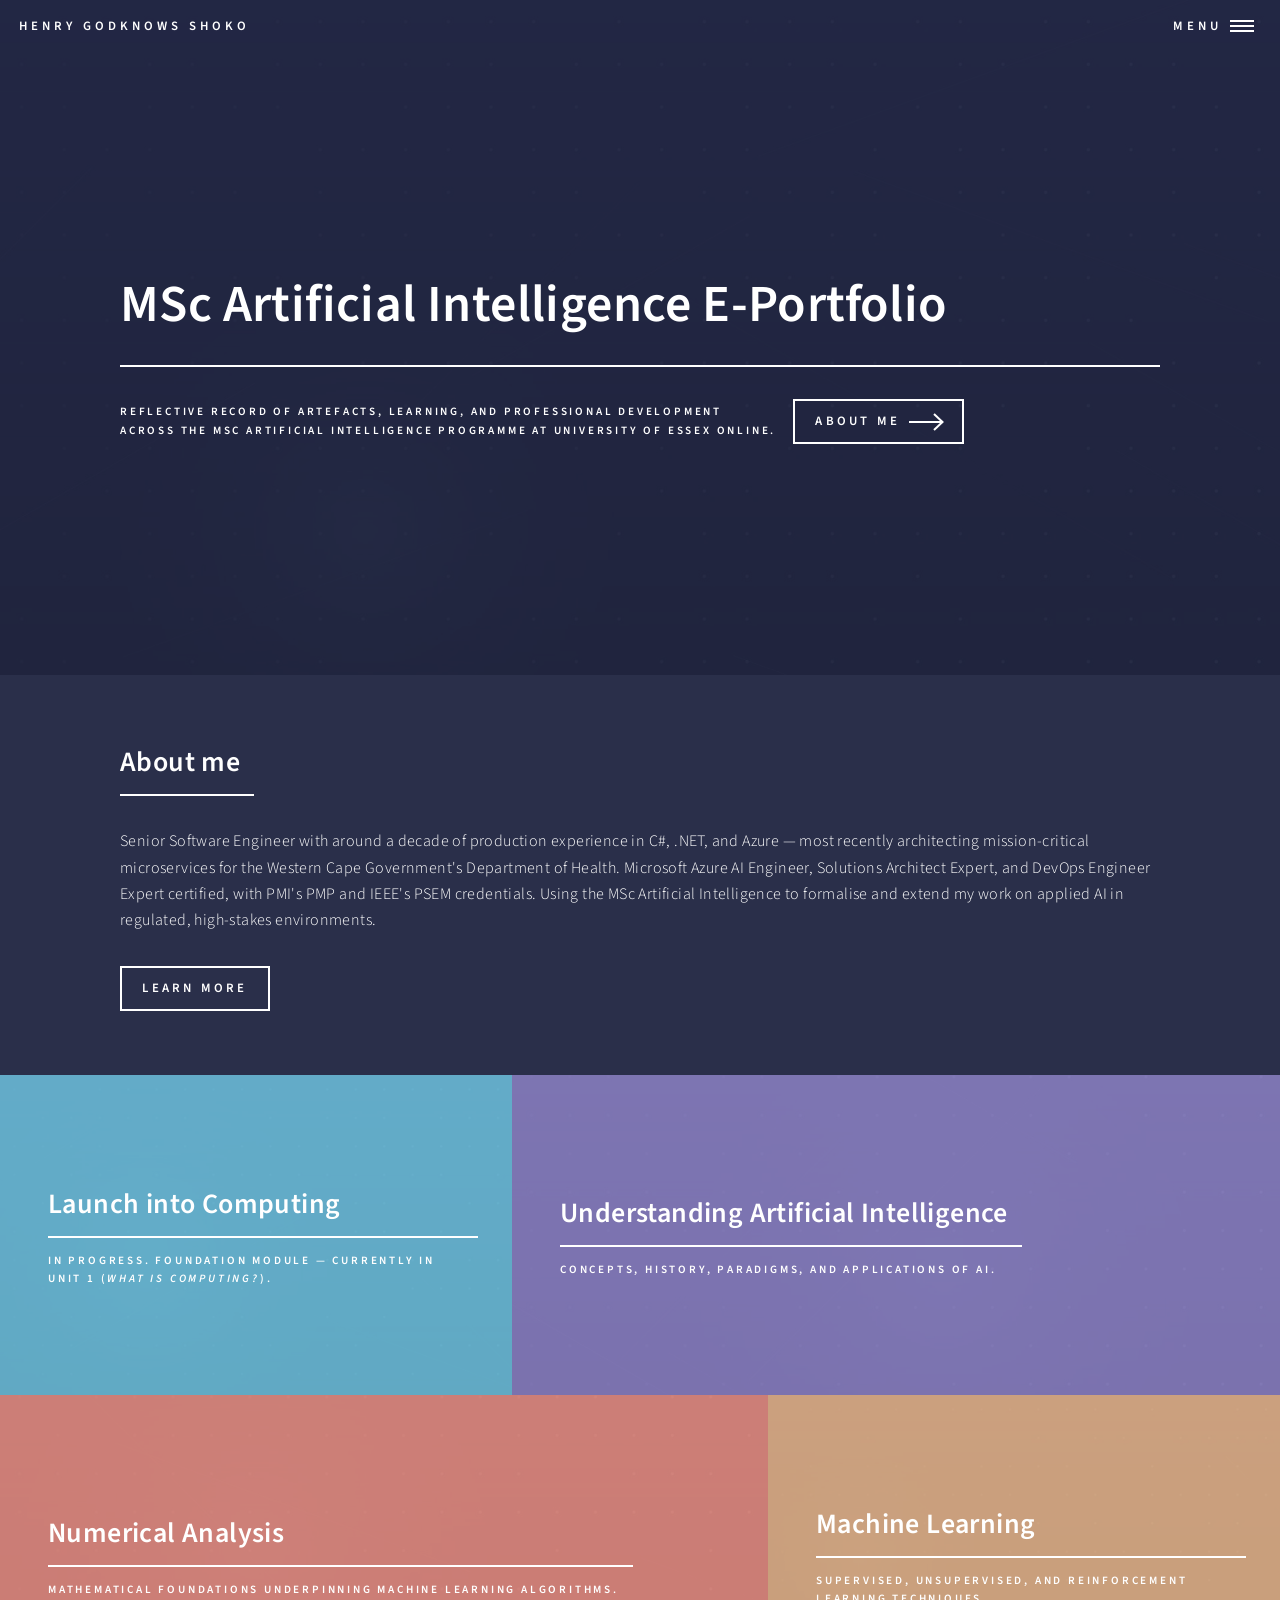
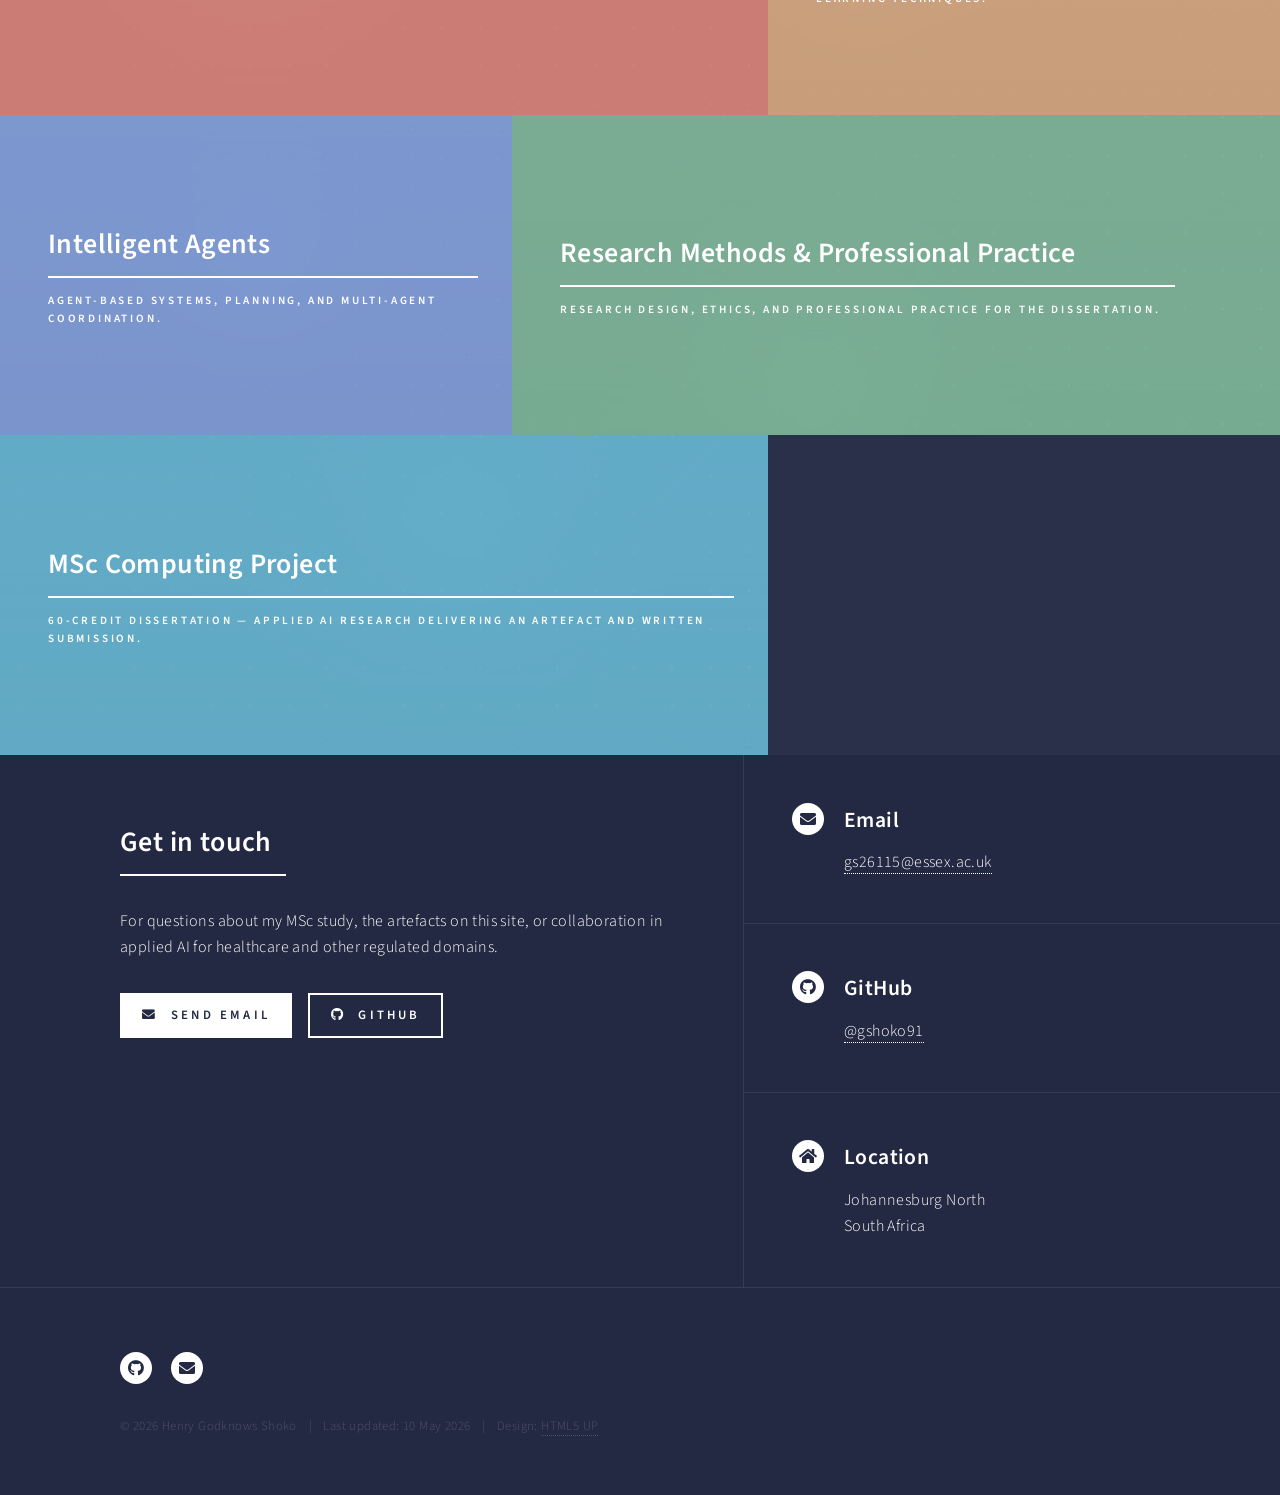
==== index.html @ 4753a253 "Initial e-Portfolio for MSc Artificial Intelligence" ====
<!DOCTYPE HTML>
<!--
	E-Portfolio for Henry Godknows Shoko — MSc Artificial Intelligence, University of Essex Online (April 2026 cohort).
	Built on Forty by HTML5 UP (html5up.net | @ajlkn). Free for personal and commercial use under CCA 3.0.
-->
<html lang="en-GB">
	<head>
		<meta charset="utf-8" />
		<meta name="viewport" content="width=device-width, initial-scale=1, user-scalable=no" />
		<title>Henry Godknows Shoko</title>
		<meta name="description" content="Reflective e-Portfolio for the MSc Artificial Intelligence at University of Essex Online (April 2026 cohort) — artefacts, reflections, and professional development across each taught module." />
		<meta name="author" content="Henry Godknows Shoko" />
		<link rel="canonical" href="https://gshoko91.github.io/eportfolio/" />

		<!-- Favicons -->
		<link rel="icon" type="image/svg+xml" href="favicon.svg" />
		<link rel="icon" type="image/png" sizes="32x32" href="favicon-32.png" />
		<link rel="apple-touch-icon" sizes="180x180" href="apple-touch-icon.png" />
		<link rel="shortcut icon" href="favicon.ico" />

		<!-- Open Graph / Facebook / LinkedIn -->
		<meta property="og:type" content="website" />
		<meta property="og:site_name" content="Henry Godknows Shoko — MSc AI E-Portfolio" />
		<meta property="og:title" content="Henry Godknows Shoko" />
		<meta property="og:description" content="Reflective e-Portfolio for the MSc Artificial Intelligence at University of Essex Online (April 2026 cohort) — artefacts, reflections, and professional development across each taught module." />
		<meta property="og:url" content="https://gshoko91.github.io/eportfolio/" />
		<meta property="og:image" content="https://gshoko91.github.io/eportfolio/images/banner.jpg" />
		<meta property="og:locale" content="en_GB" />

		<!-- Twitter Card -->
		<meta name="twitter:card" content="summary_large_image" />
		<meta name="twitter:title" content="Henry Godknows Shoko" />
		<meta name="twitter:description" content="Reflective e-Portfolio for the MSc Artificial Intelligence at University of Essex Online (April 2026 cohort) — artefacts, reflections, and professional development across each taught module." />
		<meta name="twitter:image" content="https://gshoko91.github.io/eportfolio/images/banner.jpg" />

		<link rel="stylesheet" href="assets/css/main.css" />
		<noscript><link rel="stylesheet" href="assets/css/noscript.css" /></noscript>
	</head>
	<body class="is-preload">

		<!-- Skip-to-content link for keyboard / screen-reader users -->
		<a href="#main" class="screen-reader-text" style="position:absolute;left:-10000px;top:auto;width:1px;height:1px;overflow:hidden;" onfocus="this.style.cssText='position:fixed;top:8px;left:8px;width:auto;height:auto;padding:8px 16px;background:#1c2049;color:#9bf1ff;z-index:9999;text-decoration:none;border-radius:4px;'" onblur="this.style.cssText='position:absolute;left:-10000px;top:auto;width:1px;height:1px;overflow:hidden;'">Skip to main content</a>

		<!-- Wrapper -->
			<div id="wrapper">

				<!-- Header -->
					<header id="header" class="alt">
						<a href="index.html" class="logo"><span>Henry Godknows Shoko</span></a>
						<nav>
							<a href="#menu">Menu</a>
						</nav>
					</header>

				<!-- Menu -->
					<nav id="menu">
						<ul class="links">
							<li><a href="index.html">Home</a></li>
							<li><a href="about.html">About Me</a></li>
							<li><a href="launch-into-computing.html">Launch into Computing</a></li>
							<li><a href="understanding-ai.html">Understanding AI</a></li>
							<li><a href="numerical-analysis.html">Numerical Analysis</a></li>
							<li><a href="machine-learning.html">Machine Learning</a></li>
							<li><a href="intelligent-agents.html">Intelligent Agents</a></li>
							<li><a href="research-methods.html">Research Methods & Professional Practice</a></li>
							<li><a href="project.html">MSc Computing Project</a></li>
							<li><a href="learning-loop.html">Learning Loop</a></li>
						</ul>
					</nav>

				<!-- Banner -->
					<section id="banner" class="major">
						<div class="inner">
							<header class="major">
								<h1>MSc Artificial Intelligence E-Portfolio</h1>
							</header>
							<div class="content">
								<p>Reflective record of artefacts, learning, and professional development<br />
								across the MSc Artificial Intelligence programme at University of Essex Online.</p>
								<ul class="actions">
									<li><a href="about.html" class="button next scrolly">About me</a></li>
								</ul>
							</div>
						</div>
					</section>

				<!-- Main -->
					<div id="main">

						<!-- Profile snippet -->
						<section id="two">
							<div class="inner">
								<header class="major">
									<h2>About me</h2>
								</header>
								<p>Senior Software Engineer with around a decade of production experience in C#, .NET, and Azure — most recently architecting mission-critical microservices for the Western Cape Government's Department of Health. Microsoft Azure AI Engineer, Solutions Architect Expert, and DevOps Engineer Expert certified, with PMI's PMP and IEEE's PSEM credentials. Using the MSc Artificial Intelligence to formalise and extend my work on applied AI in regulated, high-stakes environments.</p>
								<ul class="actions">
									<li><a href="about.html" class="button">Learn more</a></li>
								</ul>
							</div>
						</section>

						<!-- Module tiles -->
						<section id="one" class="tiles">
							<article>
								<span class="image"><img src="images/pic01.jpg" alt="" /></span>
								<header class="major">
									<h3><a href="launch-into-computing.html" class="link">Launch into Computing</a></h3>
									<p><strong>In progress.</strong> Foundation module — currently in Unit&nbsp;1 (<em>What is Computing?</em>).</p>
								</header>
							</article>
							<article>
								<span class="image"><img src="images/pic02.jpg" alt="" /></span>
								<header class="major">
									<h3><a href="understanding-ai.html" class="link">Understanding Artificial Intelligence</a></h3>
									<p>Concepts, history, paradigms, and applications of AI.</p>
								</header>
							</article>
							<article>
								<span class="image"><img src="images/pic03.jpg" alt="" /></span>
								<header class="major">
									<h3><a href="numerical-analysis.html" class="link">Numerical Analysis</a></h3>
									<p>Mathematical foundations underpinning machine learning algorithms.</p>
								</header>
							</article>
							<article>
								<span class="image"><img src="images/pic04.jpg" alt="" /></span>
								<header class="major">
									<h3><a href="machine-learning.html" class="link">Machine Learning</a></h3>
									<p>Supervised, unsupervised, and reinforcement learning techniques.</p>
								</header>
							</article>
							<article>
								<span class="image"><img src="images/pic05.jpg" alt="" /></span>
								<header class="major">
									<h3><a href="intelligent-agents.html" class="link">Intelligent Agents</a></h3>
									<p>Agent-based systems, planning, and multi-agent coordination.</p>
								</header>
							</article>
							<article>
								<span class="image"><img src="images/pic06.jpg" alt="" /></span>
								<header class="major">
									<h3><a href="research-methods.html" class="link">Research Methods &amp; Professional Practice</a></h3>
									<p>Research design, ethics, and professional practice for the dissertation.</p>
								</header>
							</article>
							<article>
								<span class="image"><img src="images/pic07.jpg" alt="" /></span>
								<header class="major">
									<h3><a href="project.html" class="link">MSc Computing Project</a></h3>
									<p>60-credit dissertation — applied AI research delivering an artefact and written submission.</p>
								</header>
							</article>
						</section>
					</div>

				<!-- Contact -->
					<section id="contact">
						<div class="inner">
							<section>
								<header class="major">
									<h2>Get in touch</h2>
								</header>
								<p>For questions about my MSc study, the artefacts on this site, or collaboration in applied AI for healthcare and other regulated domains.</p>
								<ul class="actions">
									<li><a href="mailto:gs26115@essex.ac.uk?subject=MSc%20AI%20e-Portfolio" class="button primary"><span class="icon solid fa-envelope">&nbsp;</span> Send email</a></li>
									<li><a href="https://github.com/gshoko91" class="button"><span class="icon brands fa-github">&nbsp;</span> GitHub</a></li>
								</ul>
							</section>
							<section class="split">
								<section>
									<div class="contact-method">
										<span class="icon solid alt fa-envelope"></span>
										<h3>Email</h3>
										<a href="mailto:gs26115@essex.ac.uk">gs26115@essex.ac.uk</a>
									</div>
								</section>
								<section>
									<div class="contact-method">
										<span class="icon brands alt fa-github"></span>
										<h3>GitHub</h3>
										<a href="https://github.com/gshoko91">@gshoko91</a>
									</div>
								</section>
								<section>
									<div class="contact-method">
										<span class="icon solid alt fa-home"></span>
										<h3>Location</h3>
										<span>Johannesburg North<br />
										South Africa</span>
									</div>
								</section>
							</section>
						</div>
					</section>

				<!-- Footer -->
					<footer id="footer">
						<div class="inner">
							<ul class="icons">
								<li><a href="https://github.com/gshoko91" class="icon brands alt fa-github"><span class="label">GitHub</span></a></li>
								<li><a href="mailto:gs26115@essex.ac.uk" class="icon solid alt fa-envelope"><span class="label">Email</span></a></li>
							</ul>
							<ul class="copyright">
								<li>&copy; 2026 Henry Godknows Shoko</li><li>Last updated: 10 May 2026</li><li>Design: <a href="https://html5up.net">HTML5 UP</a></li>
							</ul>
						</div>
					</footer>

			</div>

		<!-- Scripts -->
			<script src="assets/js/jquery.min.js"></script>
			<script src="assets/js/jquery.scrolly.min.js"></script>
			<script src="assets/js/jquery.scrollex.min.js"></script>
			<script src="assets/js/browser.min.js"></script>
			<script src="assets/js/breakpoints.min.js"></script>
			<script src="assets/js/util.js"></script>
			<script src="assets/js/main.js"></script>

	</body>
</html>
---- assets/css/main.css ----
@import url(fontawesome-all.min.css);
@import url("https://fonts.googleapis.com/css?family=Source+Sans+Pro:300,300italic,600,600italic");

/*
	Forty by HTML5 UP
	html5up.net | @ajlkn
	Free for personal and commercial use under the CCA 3.0 license (html5up.net/license)
*/

html, body, div, span, applet, object,
iframe, h1, h2, h3, h4, h5, h6, p, blockquote,
pre, a, abbr, acronym, address, big, cite,
code, del, dfn, em, img, ins, kbd, q, s, samp,
small, strike, strong, sub, sup, tt, var, b,
u, i, center, dl, dt, dd, ol, ul, li, fieldset,
form, label, legend, table, caption, tbody,
tfoot, thead, tr, th, td, article, aside,
canvas, details, embed, figure, figcaption,
footer, header, hgroup, menu, nav, output, ruby,
section, summary, time, mark, audio, video {
	margin: 0;
	padding: 0;
	border: 0;
	font-size: 100%;
	font: inherit;
	vertical-align: baseline;}

article, aside, details, figcaption, figure,
footer, header, hgroup, menu, nav, section {
	display: block;}

body {
	line-height: 1;
}

ol, ul {
	list-style: none;
}

blockquote, q {
	quotes: none;
}

	blockquote:before, blockquote:after, q:before, q:after {
		content: '';
		content: none;
	}

table {
	border-collapse: collapse;
	border-spacing: 0;
}

body {
	-webkit-text-size-adjust: none;
}

mark {
	background-color: transparent;
	color: inherit;
}

input::-moz-focus-inner {
	border: 0;
	padding: 0;
}

input, select, textarea {
	-moz-appearance: none;
	-webkit-appearance: none;
	-ms-appearance: none;
	appearance: none;
}

/* Basic */

	@-ms-viewport {
		width: device-width;
	}

	body {
		-ms-overflow-style: scrollbar;
	}

	@media screen and (max-width: 480px) {

		html, body {
			min-width: 320px;
		}

	}

	html {
		box-sizing: border-box;
	}

	*, *:before, *:after {
		box-sizing: inherit;
	}

	body {
		background: #242943;
	}

		body.is-preload *, body.is-preload *:before, body.is-preload *:after {
			-moz-animation: none !important;
			-webkit-animation: none !important;
			-ms-animation: none !important;
			animation: none !important;
			-moz-transition: none !important;
			-webkit-transition: none !important;
			-ms-transition: none !important;
			transition: none !important;
		}

/* Type */

	body, input, select, textarea {
		color: #ffffff;
		font-family: "Source Sans Pro", Helvetica, sans-serif;
		font-size: 17pt;
		font-weight: 300;
		letter-spacing: 0.025em;
		line-height: 1.65;
	}

		@media screen and (max-width: 1680px) {

			body, input, select, textarea {
				font-size: 14pt;
			}

		}

		@media screen and (max-width: 1280px) {

			body, input, select, textarea {
				font-size: 12pt;
			}

		}

		@media screen and (max-width: 360px) {

			body, input, select, textarea {
				font-size: 11pt;
			}

		}

	a {
		-moz-transition: color 0.2s ease-in-out, border-bottom-color 0.2s ease-in-out;
		-webkit-transition: color 0.2s ease-in-out, border-bottom-color 0.2s ease-in-out;
		-ms-transition: color 0.2s ease-in-out, border-bottom-color 0.2s ease-in-out;
		transition: color 0.2s ease-in-out, border-bottom-color 0.2s ease-in-out;
		border-bottom: dotted 1px;
		color: inherit;
		text-decoration: none;
	}

		a:hover {
			border-bottom-color: transparent;
			color: #9bf1ff !important;
		}

		a:active {
			color: #53e3fb !important;
		}

	strong, b {
		color: #ffffff;
		font-weight: 600;
	}

	em, i {
		font-style: italic;
	}

	p {
		margin: 0 0 2em 0;
	}

	h1, h2, h3, h4, h5, h6 {
		color: #ffffff;
		font-weight: 600;
		line-height: 1.65;
		margin: 0 0 1em 0;
	}

		h1 a, h2 a, h3 a, h4 a, h5 a, h6 a {
			color: inherit;
			border-bottom: 0;
		}

	h1 {
		font-size: 2.5em;
	}

	h2 {
		font-size: 1.75em;
	}

	h3 {
		font-size: 1.35em;
	}

	h4 {
		font-size: 1.1em;
	}

	h5 {
		font-size: 0.9em;
	}

	h6 {
		font-size: 0.7em;
	}

	@media screen and (max-width: 736px) {

		h1 {
			font-size: 2em;
		}

		h2 {
			font-size: 1.5em;
		}

		h3 {
			font-size: 1.25em;
		}

	}

	sub {
		font-size: 0.8em;
		position: relative;
		top: 0.5em;
	}

	sup {
		font-size: 0.8em;
		position: relative;
		top: -0.5em;
	}

	blockquote {
		border-left: solid 4px rgba(212, 212, 255, 0.1);
		font-style: italic;
		margin: 0 0 2em 0;
		padding: 0.5em 0 0.5em 2em;
	}

	code {
		background: rgba(212, 212, 255, 0.035);
		font-family: "Courier New", monospace;
		font-size: 0.9em;
		margin: 0 0.25em;
		padding: 0.25em 0.65em;
	}

	pre {
		-webkit-overflow-scrolling: touch;
		font-family: "Courier New", monospace;
		font-size: 0.9em;
		margin: 0 0 2em 0;
	}

		pre code {
			display: block;
			line-height: 1.75;
			padding: 1em 1.5em;
			overflow-x: auto;
		}

	hr {
		border: 0;
		border-bottom: solid 1px rgba(212, 212, 255, 0.1);
		margin: 2em 0;
	}

		hr.major {
			margin: 3em 0;
		}

	.align-left {
		text-align: left;
	}

	.align-center {
		text-align: center;
	}

	.align-right {
		text-align: right;
	}

/* Row */

	.row {
		display: flex;
		flex-wrap: wrap;
		box-sizing: border-box;
		align-items: stretch;
	}

		.row > * {
			box-sizing: border-box;
		}

		.row.gtr-uniform > * > :last-child {
			margin-bottom: 0;
		}

		.row.aln-left {
			justify-content: flex-start;
		}

		.row.aln-center {
			justify-content: center;
		}

		.row.aln-right {
			justify-content: flex-end;
		}

		.row.aln-top {
			align-items: flex-start;
		}

		.row.aln-middle {
			align-items: center;
		}

		.row.aln-bottom {
			align-items: flex-end;
		}

		.row > .imp {
			order: -1;
		}

		.row > .col-1 {
			width: 8.33333%;
		}

		.row > .off-1 {
			margin-left: 8.33333%;
		}

		.row > .col-2 {
			width: 16.66667%;
		}

		.row > .off-2 {
			margin-left: 16.66667%;
		}

		.row > .col-3 {
			width: 25%;
		}

		.row > .off-3 {
			margin-left: 25%;
		}

		.row > .col-4 {
			width: 33.33333%;
		}

		.row > .off-4 {
			margin-left: 33.33333%;
		}

		.row > .col-5 {
			width: 41.66667%;
		}

		.row > .off-5 {
			margin-left: 41.66667%;
		}

		.row > .col-6 {
			width: 50%;
		}

		.row > .off-6 {
			margin-left: 50%;
		}

		.row > .col-7 {
			width: 58.33333%;
		}

		.row > .off-7 {
			margin-left: 58.33333%;
		}

		.row > .col-8 {
			width: 66.66667%;
		}

		.row > .off-8 {
			margin-left: 66.66667%;
		}

		.row > .col-9 {
			width: 75%;
		}

		.row > .off-9 {
			margin-left: 75%;
		}

		.row > .col-10 {
			width: 83.33333%;
		}

		.row > .off-10 {
			margin-left: 83.33333%;
		}

		.row > .col-11 {
			width: 91.66667%;
		}

		.row > .off-11 {
			margin-left: 91.66667%;
		}

		.row > .col-12 {
			width: 100%;
		}

		.row > .off-12 {
			margin-left: 100%;
		}

		.row.gtr-0 {
			margin-top: 0;
			margin-left: 0em;
		}

			.row.gtr-0 > * {
				padding: 0 0 0 0em;
			}

			.row.gtr-0.gtr-uniform {
				margin-top: 0em;
			}

				.row.gtr-0.gtr-uniform > * {
					padding-top: 0em;
				}

		.row.gtr-25 {
			margin-top: 0;
			margin-left: -0.5em;
		}

			.row.gtr-25 > * {
				padding: 0 0 0 0.5em;
			}

			.row.gtr-25.gtr-uniform {
				margin-top: -0.5em;
			}

				.row.gtr-25.gtr-uniform > * {
					padding-top: 0.5em;
				}

		.row.gtr-50 {
			margin-top: 0;
			margin-left: -1em;
		}

			.row.gtr-50 > * {
				padding: 0 0 0 1em;
			}

			.row.gtr-50.gtr-uniform {
				margin-top: -1em;
			}

				.row.gtr-50.gtr-uniform > * {
					padding-top: 1em;
				}

		.row {
			margin-top: 0;
			margin-left: -2em;
		}

			.row > * {
				padding: 0 0 0 2em;
			}

			.row.gtr-uniform {
				margin-top: -2em;
			}

				.row.gtr-uniform > * {
					padding-top: 2em;
				}

		.row.gtr-150 {
			margin-top: 0;
			margin-left: -3em;
		}

			.row.gtr-150 > * {
				padding: 0 0 0 3em;
			}

			.row.gtr-150.gtr-uniform {
				margin-top: -3em;
			}

				.row.gtr-150.gtr-uniform > * {
					padding-top: 3em;
				}

		.row.gtr-200 {
			margin-top: 0;
			margin-left: -4em;
		}

			.row.gtr-200 > * {
				padding: 0 0 0 4em;
			}

			.row.gtr-200.gtr-uniform {
				margin-top: -4em;
			}

				.row.gtr-200.gtr-uniform > * {
					padding-top: 4em;
				}

		@media screen and (max-width: 1680px) {

			.row {
				display: flex;
				flex-wrap: wrap;
				box-sizing: border-box;
				align-items: stretch;
			}

				.row > * {
					box-sizing: border-box;
				}

				.row.gtr-uniform > * > :last-child {
					margin-bottom: 0;
				}

				.row.aln-left {
					justify-content: flex-start;
				}

				.row.aln-center {
					justify-content: center;
				}

				.row.aln-right {
					justify-content: flex-end;
				}

				.row.aln-top {
					align-items: flex-start;
				}

				.row.aln-middle {
					align-items: center;
				}

				.row.aln-bottom {
					align-items: flex-end;
				}

				.row > .imp-xlarge {
					order: -1;
				}

				.row > .col-1-xlarge {
					width: 8.33333%;
				}

				.row > .off-1-xlarge {
					margin-left: 8.33333%;
				}

				.row > .col-2-xlarge {
					width: 16.66667%;
				}

				.row > .off-2-xlarge {
					margin-left: 16.66667%;
				}

				.row > .col-3-xlarge {
					width: 25%;
				}

				.row > .off-3-xlarge {
					margin-left: 25%;
				}

				.row > .col-4-xlarge {
					width: 33.33333%;
				}

				.row > .off-4-xlarge {
					margin-left: 33.33333%;
				}

				.row > .col-5-xlarge {
					width: 41.66667%;
				}

				.row > .off-5-xlarge {
					margin-left: 41.66667%;
				}

				.row > .col-6-xlarge {
					width: 50%;
				}

				.row > .off-6-xlarge {
					margin-left: 50%;
				}

				.row > .col-7-xlarge {
					width: 58.33333%;
				}

				.row > .off-7-xlarge {
					margin-left: 58.33333%;
				}

				.row > .col-8-xlarge {
					width: 66.66667%;
				}

				.row > .off-8-xlarge {
					margin-left: 66.66667%;
				}

				.row > .col-9-xlarge {
					width: 75%;
				}

				.row > .off-9-xlarge {
					margin-left: 75%;
				}

				.row > .col-10-xlarge {
					width: 83.33333%;
				}

				.row > .off-10-xlarge {
					margin-left: 83.33333%;
				}

				.row > .col-11-xlarge {
					width: 91.66667%;
				}

				.row > .off-11-xlarge {
					margin-left: 91.66667%;
				}

				.row > .col-12-xlarge {
					width: 100%;
				}

				.row > .off-12-xlarge {
					margin-left: 100%;
				}

				.row.gtr-0 {
					margin-top: 0;
					margin-left: 0em;
				}

					.row.gtr-0 > * {
						padding: 0 0 0 0em;
					}

					.row.gtr-0.gtr-uniform {
						margin-top: 0em;
					}

						.row.gtr-0.gtr-uniform > * {
							padding-top: 0em;
						}

				.row.gtr-25 {
					margin-top: 0;
					margin-left: -0.5em;
				}

					.row.gtr-25 > * {
						padding: 0 0 0 0.5em;
					}

					.row.gtr-25.gtr-uniform {
						margin-top: -0.5em;
					}

						.row.gtr-25.gtr-uniform > * {
							padding-top: 0.5em;
						}

				.row.gtr-50 {
					margin-top: 0;
					margin-left: -1em;
				}

					.row.gtr-50 > * {
						padding: 0 0 0 1em;
					}

					.row.gtr-50.gtr-uniform {
						margin-top: -1em;
					}

						.row.gtr-50.gtr-uniform > * {
							padding-top: 1em;
						}

				.row {
					margin-top: 0;
					margin-left: -2em;
				}

					.row > * {
						padding: 0 0 0 2em;
					}

					.row.gtr-uniform {
						margin-top: -2em;
					}

						.row.gtr-uniform > * {
							padding-top: 2em;
						}

				.row.gtr-150 {
					margin-top: 0;
					margin-left: -3em;
				}

					.row.gtr-150 > * {
						padding: 0 0 0 3em;
					}

					.row.gtr-150.gtr-uniform {
						margin-top: -3em;
					}

						.row.gtr-150.gtr-uniform > * {
							padding-top: 3em;
						}

				.row.gtr-200 {
					margin-top: 0;
					margin-left: -4em;
				}

					.row.gtr-200 > * {
						padding: 0 0 0 4em;
					}

					.row.gtr-200.gtr-uniform {
						margin-top: -4em;
					}

						.row.gtr-200.gtr-uniform > * {
							padding-top: 4em;
						}

		}

		@media screen and (max-width: 1280px) {

			.row {
				display: flex;
				flex-wrap: wrap;
				box-sizing: border-box;
				align-items: stretch;
			}

				.row > * {
					box-sizing: border-box;
				}

				.row.gtr-uniform > * > :last-child {
					margin-bottom: 0;
				}

				.row.aln-left {
					justify-content: flex-start;
				}

				.row.aln-center {
					justify-content: center;
				}

				.row.aln-right {
					justify-content: flex-end;
				}

				.row.aln-top {
					align-items: flex-start;
				}

				.row.aln-middle {
					align-items: center;
				}

				.row.aln-bottom {
					align-items: flex-end;
				}

				.row > .imp-large {
					order: -1;
				}

				.row > .col-1-large {
					width: 8.33333%;
				}

				.row > .off-1-large {
					margin-left: 8.33333%;
				}

				.row > .col-2-large {
					width: 16.66667%;
				}

				.row > .off-2-large {
					margin-left: 16.66667%;
				}

				.row > .col-3-large {
					width: 25%;
				}

				.row > .off-3-large {
					margin-left: 25%;
				}

				.row > .col-4-large {
					width: 33.33333%;
				}

				.row > .off-4-large {
					margin-left: 33.33333%;
				}

				.row > .col-5-large {
					width: 41.66667%;
				}

				.row > .off-5-large {
					margin-left: 41.66667%;
				}

				.row > .col-6-large {
					width: 50%;
				}

				.row > .off-6-large {
					margin-left: 50%;
				}

				.row > .col-7-large {
					width: 58.33333%;
				}

				.row > .off-7-large {
					margin-left: 58.33333%;
				}

				.row > .col-8-large {
					width: 66.66667%;
				}

				.row > .off-8-large {
					margin-left: 66.66667%;
				}

				.row > .col-9-large {
					width: 75%;
				}

				.row > .off-9-large {
					margin-left: 75%;
				}

				.row > .col-10-large {
					width: 83.33333%;
				}

				.row > .off-10-large {
					margin-left: 83.33333%;
				}

				.row > .col-11-large {
					width: 91.66667%;
				}

				.row > .off-11-large {
					margin-left: 91.66667%;
				}

				.row > .col-12-large {
					width: 100%;
				}

				.row > .off-12-large {
					margin-left: 100%;
				}

				.row.gtr-0 {
					margin-top: 0;
					margin-left: 0em;
				}

					.row.gtr-0 > * {
						padding: 0 0 0 0em;
					}

					.row.gtr-0.gtr-uniform {
						margin-top: 0em;
					}

						.row.gtr-0.gtr-uniform > * {
							padding-top: 0em;
						}

				.row.gtr-25 {
					margin-top: 0;
					margin-left: -0.375em;
				}

					.row.gtr-25 > * {
						padding: 0 0 0 0.375em;
					}

					.row.gtr-25.gtr-uniform {
						margin-top: -0.375em;
					}

						.row.gtr-25.gtr-uniform > * {
							padding-top: 0.375em;
						}

				.row.gtr-50 {
					margin-top: 0;
					margin-left: -0.75em;
				}

					.row.gtr-50 > * {
						padding: 0 0 0 0.75em;
					}

					.row.gtr-50.gtr-uniform {
						margin-top: -0.75em;
					}

						.row.gtr-50.gtr-uniform > * {
							padding-top: 0.75em;
						}

				.row {
					margin-top: 0;
					margin-left: -1.5em;
				}

					.row > * {
						padding: 0 0 0 1.5em;
					}

					.row.gtr-uniform {
						margin-top: -1.5em;
					}

						.row.gtr-uniform > * {
							padding-top: 1.5em;
						}

				.row.gtr-150 {
					margin-top: 0;
					margin-left: -2.25em;
				}

					.row.gtr-150 > * {
						padding: 0 0 0 2.25em;
					}

					.row.gtr-150.gtr-uniform {
						margin-top: -2.25em;
					}

						.row.gtr-150.gtr-uniform > * {
							padding-top: 2.25em;
						}

				.row.gtr-200 {
					margin-top: 0;
					margin-left: -3em;
				}

					.row.gtr-200 > * {
						padding: 0 0 0 3em;
					}

					.row.gtr-200.gtr-uniform {
						margin-top: -3em;
					}

						.row.gtr-200.gtr-uniform > * {
							padding-top: 3em;
						}

		}

		@media screen and (max-width: 980px) {

			.row {
				display: flex;
				flex-wrap: wrap;
				box-sizing: border-box;
				align-items: stretch;
			}

				.row > * {
					box-sizing: border-box;
				}

				.row.gtr-uniform > * > :last-child {
					margin-bottom: 0;
				}

				.row.aln-left {
					justify-content: flex-start;
				}

				.row.aln-center {
					justify-content: center;
				}

				.row.aln-right {
					justify-content: flex-end;
				}

				.row.aln-top {
					align-items: flex-start;
				}

				.row.aln-middle {
					align-items: center;
				}

				.row.aln-bottom {
					align-items: flex-end;
				}

				.row > .imp-medium {
					order: -1;
				}

				.row > .col-1-medium {
					width: 8.33333%;
				}

				.row > .off-1-medium {
					margin-left: 8.33333%;
				}

				.row > .col-2-medium {
					width: 16.66667%;
				}

				.row > .off-2-medium {
					margin-left: 16.66667%;
				}

				.row > .col-3-medium {
					width: 25%;
				}

				.row > .off-3-medium {
					margin-left: 25%;
				}

				.row > .col-4-medium {
					width: 33.33333%;
				}

				.row > .off-4-medium {
					margin-left: 33.33333%;
				}

				.row > .col-5-medium {
					width: 41.66667%;
				}

				.row > .off-5-medium {
					margin-left: 41.66667%;
				}

				.row > .col-6-medium {
					width: 50%;
				}

				.row > .off-6-medium {
					margin-left: 50%;
				}

				.row > .col-7-medium {
					width: 58.33333%;
				}

				.row > .off-7-medium {
					margin-left: 58.33333%;
				}

				.row > .col-8-medium {
					width: 66.66667%;
				}

				.row > .off-8-medium {
					margin-left: 66.66667%;
				}

				.row > .col-9-medium {
					width: 75%;
				}

				.row > .off-9-medium {
					margin-left: 75%;
				}

				.row > .col-10-medium {
					width: 83.33333%;
				}

				.row > .off-10-medium {
					margin-left: 83.33333%;
				}

				.row > .col-11-medium {
					width: 91.66667%;
				}

				.row > .off-11-medium {
					margin-left: 91.66667%;
				}

				.row > .col-12-medium {
					width: 100%;
				}

				.row > .off-12-medium {
					margin-left: 100%;
				}

				.row.gtr-0 {
					margin-top: 0;
					margin-left: 0em;
				}

					.row.gtr-0 > * {
						padding: 0 0 0 0em;
					}

					.row.gtr-0.gtr-uniform {
						margin-top: 0em;
					}

						.row.gtr-0.gtr-uniform > * {
							padding-top: 0em;
						}

				.row.gtr-25 {
					margin-top: 0;
					margin-left: -0.375em;
				}

					.row.gtr-25 > * {
						padding: 0 0 0 0.375em;
					}

					.row.gtr-25.gtr-uniform {
						margin-top: -0.375em;
					}

						.row.gtr-25.gtr-uniform > * {
							padding-top: 0.375em;
						}

				.row.gtr-50 {
					margin-top: 0;
					margin-left: -0.75em;
				}

					.row.gtr-50 > * {
						padding: 0 0 0 0.75em;
					}

					.row.gtr-50.gtr-uniform {
						margin-top: -0.75em;
					}

						.row.gtr-50.gtr-uniform > * {
							padding-top: 0.75em;
						}

				.row {
					margin-top: 0;
					margin-left: -1.5em;
				}

					.row > * {
						padding: 0 0 0 1.5em;
					}

					.row.gtr-uniform {
						margin-top: -1.5em;
					}

						.row.gtr-uniform > * {
							padding-top: 1.5em;
						}

				.row.gtr-150 {
					margin-top: 0;
					margin-left: -2.25em;
				}

					.row.gtr-150 > * {
						padding: 0 0 0 2.25em;
					}

					.row.gtr-150.gtr-uniform {
						margin-top: -2.25em;
					}

						.row.gtr-150.gtr-uniform > * {
							padding-top: 2.25em;
						}

				.row.gtr-200 {
					margin-top: 0;
					margin-left: -3em;
				}

					.row.gtr-200 > * {
						padding: 0 0 0 3em;
					}

					.row.gtr-200.gtr-uniform {
						margin-top: -3em;
					}

						.row.gtr-200.gtr-uniform > * {
							padding-top: 3em;
						}

		}

		@media screen and (max-width: 736px) {

			.row {
				display: flex;
				flex-wrap: wrap;
				box-sizing: border-box;
				align-items: stretch;
			}

				.row > * {
					box-sizing: border-box;
				}

				.row.gtr-uniform > * > :last-child {
					margin-bottom: 0;
				}

				.row.aln-left {
					justify-content: flex-start;
				}

				.row.aln-center {
					justify-content: center;
				}

				.row.aln-right {
					justify-content: flex-end;
				}

				.row.aln-top {
					align-items: flex-start;
				}

				.row.aln-middle {
					align-items: center;
				}

				.row.aln-bottom {
					align-items: flex-end;
				}

				.row > .imp-small {
					order: -1;
				}

				.row > .col-1-small {
					width: 8.33333%;
				}

				.row > .off-1-small {
					margin-left: 8.33333%;
				}

				.row > .col-2-small {
					width: 16.66667%;
				}

				.row > .off-2-small {
					margin-left: 16.66667%;
				}

				.row > .col-3-small {
					width: 25%;
				}

				.row > .off-3-small {
					margin-left: 25%;
				}

				.row > .col-4-small {
					width: 33.33333%;
				}

				.row > .off-4-small {
					margin-left: 33.33333%;
				}

				.row > .col-5-small {
					width: 41.66667%;
				}

				.row > .off-5-small {
					margin-left: 41.66667%;
				}

				.row > .col-6-small {
					width: 50%;
				}

				.row > .off-6-small {
					margin-left: 50%;
				}

				.row > .col-7-small {
					width: 58.33333%;
				}

				.row > .off-7-small {
					margin-left: 58.33333%;
				}

				.row > .col-8-small {
					width: 66.66667%;
				}

				.row > .off-8-small {
					margin-left: 66.66667%;
				}

				.row > .col-9-small {
					width: 75%;
				}

				.row > .off-9-small {
					margin-left: 75%;
				}

				.row > .col-10-small {
					width: 83.33333%;
				}

				.row > .off-10-small {
					margin-left: 83.33333%;
				}

				.row > .col-11-small {
					width: 91.66667%;
				}

				.row > .off-11-small {
					margin-left: 91.66667%;
				}

				.row > .col-12-small {
					width: 100%;
				}

				.row > .off-12-small {
					margin-left: 100%;
				}

				.row.gtr-0 {
					margin-top: 0;
					margin-left: 0em;
				}

					.row.gtr-0 > * {
						padding: 0 0 0 0em;
					}

					.row.gtr-0.gtr-uniform {
						margin-top: 0em;
					}

						.row.gtr-0.gtr-uniform > * {
							padding-top: 0em;
						}

				.row.gtr-25 {
					margin-top: 0;
					margin-left: -0.3125em;
				}

					.row.gtr-25 > * {
						padding: 0 0 0 0.3125em;
					}

					.row.gtr-25.gtr-uniform {
						margin-top: -0.3125em;
					}

						.row.gtr-25.gtr-uniform > * {
							padding-top: 0.3125em;
						}

				.row.gtr-50 {
					margin-top: 0;
					margin-left: -0.625em;
				}

					.row.gtr-50 > * {
						padding: 0 0 0 0.625em;
					}

					.row.gtr-50.gtr-uniform {
						margin-top: -0.625em;
					}

						.row.gtr-50.gtr-uniform > * {
							padding-top: 0.625em;
						}

				.row {
					margin-top: 0;
					margin-left: -1.25em;
				}

					.row > * {
						padding: 0 0 0 1.25em;
					}

					.row.gtr-uniform {
						margin-top: -1.25em;
					}

						.row.gtr-uniform > * {
							padding-top: 1.25em;
						}

				.row.gtr-150 {
					margin-top: 0;
					margin-left: -1.875em;
				}

					.row.gtr-150 > * {
						padding: 0 0 0 1.875em;
					}

					.row.gtr-150.gtr-uniform {
						margin-top: -1.875em;
					}

						.row.gtr-150.gtr-uniform > * {
							padding-top: 1.875em;
						}

				.row.gtr-200 {
					margin-top: 0;
					margin-left: -2.5em;
				}

					.row.gtr-200 > * {
						padding: 0 0 0 2.5em;
					}

					.row.gtr-200.gtr-uniform {
						margin-top: -2.5em;
					}

						.row.gtr-200.gtr-uniform > * {
							padding-top: 2.5em;
						}

		}

		@media screen and (max-width: 480px) {

			.row {
				display: flex;
				flex-wrap: wrap;
				box-sizing: border-box;
				align-items: stretch;
			}

				.row > * {
					box-sizing: border-box;
				}

				.row.gtr-uniform > * > :last-child {
					margin-bottom: 0;
				}

				.row.aln-left {
					justify-content: flex-start;
				}

				.row.aln-center {
					justify-content: center;
				}

				.row.aln-right {
					justify-content: flex-end;
				}

				.row.aln-top {
					align-items: flex-start;
				}

				.row.aln-middle {
					align-items: center;
				}

				.row.aln-bottom {
					align-items: flex-end;
				}

				.row > .imp-xsmall {
					order: -1;
				}

				.row > .col-1-xsmall {
					width: 8.33333%;
				}

				.row > .off-1-xsmall {
					margin-left: 8.33333%;
				}

				.row > .col-2-xsmall {
					width: 16.66667%;
				}

				.row > .off-2-xsmall {
					margin-left: 16.66667%;
				}

				.row > .col-3-xsmall {
					width: 25%;
				}

				.row > .off-3-xsmall {
					margin-left: 25%;
				}

				.row > .col-4-xsmall {
					width: 33.33333%;
				}

				.row > .off-4-xsmall {
					margin-left: 33.33333%;
				}

				.row > .col-5-xsmall {
					width: 41.66667%;
				}

				.row > .off-5-xsmall {
					margin-left: 41.66667%;
				}

				.row > .col-6-xsmall {
					width: 50%;
				}

				.row > .off-6-xsmall {
					margin-left: 50%;
				}

				.row > .col-7-xsmall {
					width: 58.33333%;
				}

				.row > .off-7-xsmall {
					margin-left: 58.33333%;
				}

				.row > .col-8-xsmall {
					width: 66.66667%;
				}

				.row > .off-8-xsmall {
					margin-left: 66.66667%;
				}

				.row > .col-9-xsmall {
					width: 75%;
				}

				.row > .off-9-xsmall {
					margin-left: 75%;
				}

				.row > .col-10-xsmall {
					width: 83.33333%;
				}

				.row > .off-10-xsmall {
					margin-left: 83.33333%;
				}

				.row > .col-11-xsmall {
					width: 91.66667%;
				}

				.row > .off-11-xsmall {
					margin-left: 91.66667%;
				}

				.row > .col-12-xsmall {
					width: 100%;
				}

				.row > .off-12-xsmall {
					margin-left: 100%;
				}

				.row.gtr-0 {
					margin-top: 0;
					margin-left: 0em;
				}

					.row.gtr-0 > * {
						padding: 0 0 0 0em;
					}

					.row.gtr-0.gtr-uniform {
						margin-top: 0em;
					}

						.row.gtr-0.gtr-uniform > * {
							padding-top: 0em;
						}

				.row.gtr-25 {
					margin-top: 0;
					margin-left: -0.3125em;
				}

					.row.gtr-25 > * {
						padding: 0 0 0 0.3125em;
					}

					.row.gtr-25.gtr-uniform {
						margin-top: -0.3125em;
					}

						.row.gtr-25.gtr-uniform > * {
							padding-top: 0.3125em;
						}

				.row.gtr-50 {
					margin-top: 0;
					margin-left: -0.625em;
				}

					.row.gtr-50 > * {
						padding: 0 0 0 0.625em;
					}

					.row.gtr-50.gtr-uniform {
						margin-top: -0.625em;
					}

						.row.gtr-50.gtr-uniform > * {
							padding-top: 0.625em;
						}

				.row {
					margin-top: 0;
					margin-left: -1.25em;
				}

					.row > * {
						padding: 0 0 0 1.25em;
					}

					.row.gtr-uniform {
						margin-top: -1.25em;
					}

						.row.gtr-uniform > * {
							padding-top: 1.25em;
						}

				.row.gtr-150 {
					margin-top: 0;
					margin-left: -1.875em;
				}

					.row.gtr-150 > * {
						padding: 0 0 0 1.875em;
					}

					.row.gtr-150.gtr-uniform {
						margin-top: -1.875em;
					}

						.row.gtr-150.gtr-uniform > * {
							padding-top: 1.875em;
						}

				.row.gtr-200 {
					margin-top: 0;
					margin-left: -2.5em;
				}

					.row.gtr-200 > * {
						padding: 0 0 0 2.5em;
					}

					.row.gtr-200.gtr-uniform {
						margin-top: -2.5em;
					}

						.row.gtr-200.gtr-uniform > * {
							padding-top: 2.5em;
						}

		}

/* Section/Article */

	section.special, article.special {
		text-align: center;
	}

	header.major {
		width: -moz-max-content;
		width: -webkit-max-content;
		width: -ms-max-content;
		width: max-content;
		margin-bottom: 2em;
	}

		header.major > :first-child {
			margin-bottom: 0;
			width: calc(100% + 0.5em);
		}

			header.major > :first-child:after {
				content: '';
				background-color: #ffffff;
				display: block;
				height: 2px;
				margin: 0.325em 0 0.5em 0;
				width: 100%;
			}

		header.major > p {
			font-size: 0.7em;
			font-weight: 600;
			letter-spacing: 0.25em;
			margin-bottom: 0;
			text-transform: uppercase;
		}

		body.is-ie header.major > :first-child:after {
			max-width: 9em;
		}

		body.is-ie header.major > h1:after {
			max-width: 100% !important;
		}

	@media screen and (max-width: 736px) {

		header.major > p br {
			display: none;
		}

	}

/* Form */

	form {
		margin: 0 0 2em 0;
	}

		form > :last-child {
			margin-bottom: 0;
		}

		form > .fields {
			display: -moz-flex;
			display: -webkit-flex;
			display: -ms-flex;
			display: flex;
			-moz-flex-wrap: wrap;
			-webkit-flex-wrap: wrap;
			-ms-flex-wrap: wrap;
			flex-wrap: wrap;
			width: calc(100% + 3em);
			margin: -1.5em 0 2em -1.5em;
		}

			form > .fields > .field {
				-moz-flex-grow: 0;
				-webkit-flex-grow: 0;
				-ms-flex-grow: 0;
				flex-grow: 0;
				-moz-flex-shrink: 0;
				-webkit-flex-shrink: 0;
				-ms-flex-shrink: 0;
				flex-shrink: 0;
				padding: 1.5em 0 0 1.5em;
				width: calc(100% - 1.5em);
			}

				form > .fields > .field.half {
					width: calc(50% - 0.75em);
				}

				form > .fields > .field.third {
					width: calc(100%/3 - 0.5em);
				}

				form > .fields > .field.quarter {
					width: calc(25% - 0.375em);
				}

		@media screen and (max-width: 480px) {

			form > .fields {
				width: calc(100% + 3em);
				margin: -1.5em 0 2em -1.5em;
			}

				form > .fields > .field {
					padding: 1.5em 0 0 1.5em;
					width: calc(100% - 1.5em);
				}

					form > .fields > .field.half {
						width: calc(100% - 1.5em);
					}

					form > .fields > .field.third {
						width: calc(100% - 1.5em);
					}

					form > .fields > .field.quarter {
						width: calc(100% - 1.5em);
					}

		}

	label {
		color: #ffffff;
		display: block;
		font-size: 0.8em;
		font-weight: 600;
		letter-spacing: 0.25em;
		margin: 0 0 1em 0;
		text-transform: uppercase;
	}

	input[type="text"],
	input[type="password"],
	input[type="email"],
	input[type="tel"],
	input[type="search"],
	input[type="url"],
	select,
	textarea {
		-moz-appearance: none;
		-webkit-appearance: none;
		-ms-appearance: none;
		appearance: none;
		background: rgba(212, 212, 255, 0.035);
		border: none;
		border-radius: 0;
		color: inherit;
		display: block;
		outline: 0;
		padding: 0 1em;
		text-decoration: none;
		width: 100%;
	}

		input[type="text"]:invalid,
		input[type="password"]:invalid,
		input[type="email"]:invalid,
		input[type="tel"]:invalid,
		input[type="search"]:invalid,
		input[type="url"]:invalid,
		select:invalid,
		textarea:invalid {
			box-shadow: none;
		}

		input[type="text"]:focus,
		input[type="password"]:focus,
		input[type="email"]:focus,
		input[type="tel"]:focus,
		input[type="search"]:focus,
		input[type="url"]:focus,
		select:focus,
		textarea:focus {
			border-color: #9bf1ff;
			box-shadow: 0 0 0 2px #9bf1ff;
		}

	select {
		background-image: url("data:image/svg+xml;charset=utf8,%3Csvg xmlns='http://www.w3.org/2000/svg' width='40' height='40' preserveAspectRatio='none' viewBox='0 0 40 40'%3E%3Cpath d='M9.4,12.3l10.4,10.4l10.4-10.4c0.2-0.2,0.5-0.4,0.9-0.4c0.3,0,0.6,0.1,0.9,0.4l3.3,3.3c0.2,0.2,0.4,0.5,0.4,0.9 c0,0.4-0.1,0.6-0.4,0.9L20.7,31.9c-0.2,0.2-0.5,0.4-0.9,0.4c-0.3,0-0.6-0.1-0.9-0.4L4.3,17.3c-0.2-0.2-0.4-0.5-0.4-0.9 c0-0.4,0.1-0.6,0.4-0.9l3.3-3.3c0.2-0.2,0.5-0.4,0.9-0.4S9.1,12.1,9.4,12.3z' fill='rgba(212, 212, 255, 0.1)' /%3E%3C/svg%3E");
		background-size: 1.25rem;
		background-repeat: no-repeat;
		background-position: calc(100% - 1rem) center;
		height: 2.75em;
		padding-right: 2.75em;
		text-overflow: ellipsis;
	}

		select option {
			color: #ffffff;
			background: #242943;
		}

		select:focus::-ms-value {
			background-color: transparent;
		}

		select::-ms-expand {
			display: none;
		}

	input[type="text"],
	input[type="password"],
	input[type="email"],
	input[type="tel"],
	input[type="search"],
	input[type="url"],
	select {
		height: 2.75em;
	}

	textarea {
		padding: 0.75em 1em;
	}

	input[type="checkbox"],
	input[type="radio"] {
		-moz-appearance: none;
		-webkit-appearance: none;
		-ms-appearance: none;
		appearance: none;
		display: block;
		float: left;
		margin-right: -2em;
		opacity: 0;
		width: 1em;
		z-index: -1;
	}

		input[type="checkbox"] + label,
		input[type="radio"] + label {
			text-decoration: none;
			color: #ffffff;
			cursor: pointer;
			display: inline-block;
			font-weight: 300;
			padding-left: 2.65em;
			padding-right: 0.75em;
			position: relative;
		}

			input[type="checkbox"] + label:before,
			input[type="radio"] + label:before {
				-moz-osx-font-smoothing: grayscale;
				-webkit-font-smoothing: antialiased;
				display: inline-block;
				font-style: normal;
				font-variant: normal;
				text-rendering: auto;
				line-height: 1;
				text-transform: none !important;
				font-family: 'Font Awesome 5 Free';
				font-weight: 900;
			}

			input[type="checkbox"] + label:before,
			input[type="radio"] + label:before {
				background: rgba(212, 212, 255, 0.035);
				content: '';
				display: inline-block;
				font-size: 0.8em;
				height: 2.0625em;
				left: 0;
				letter-spacing: 0;
				line-height: 2.0625em;
				position: absolute;
				text-align: center;
				top: 0;
				width: 2.0625em;
			}

		input[type="checkbox"]:checked + label:before,
		input[type="radio"]:checked + label:before {
			background: #ffffff;
			border-color: #9bf1ff;
			content: '\f00c';
			color: #242943;
		}

		input[type="checkbox"]:focus + label:before,
		input[type="radio"]:focus + label:before {
			box-shadow: 0 0 0 2px #9bf1ff;
		}

	input[type="radio"] + label:before {
		border-radius: 100%;
	}

	::-webkit-input-placeholder {
		color: rgba(244, 244, 255, 0.2) !important;
		opacity: 1.0;
	}

	:-moz-placeholder {
		color: rgba(244, 244, 255, 0.2) !important;
		opacity: 1.0;
	}

	::-moz-placeholder {
		color: rgba(244, 244, 255, 0.2) !important;
		opacity: 1.0;
	}

	:-ms-input-placeholder {
		color: rgba(244, 244, 255, 0.2) !important;
		opacity: 1.0;
	}

/* Box */

	.box {
		border: solid 1px rgba(212, 212, 255, 0.1);
		margin-bottom: 2em;
		padding: 1.5em;
	}

		.box > :last-child,
		.box > :last-child > :last-child,
		.box > :last-child > :last-child > :last-child {
			margin-bottom: 0;
		}

		.box.alt {
			border: 0;
			border-radius: 0;
			padding: 0;
		}

/* Icon */

	.icon {
		text-decoration: none;
		border-bottom: none;
		position: relative;
	}

		.icon:before {
			-moz-osx-font-smoothing: grayscale;
			-webkit-font-smoothing: antialiased;
			display: inline-block;
			font-style: normal;
			font-variant: normal;
			text-rendering: auto;
			line-height: 1;
			text-transform: none !important;
			font-family: 'Font Awesome 5 Free';
			font-weight: 400;
		}

		.icon > .label {
			display: none;
		}

		.icon:before {
			line-height: inherit;
		}

		.icon.solid:before {
			font-weight: 900;
		}

		.icon.brands:before {
			font-family: 'Font Awesome 5 Brands';
		}

		.icon.alt:before {
			background-color: #ffffff;
			border-radius: 100%;
			color: #242943;
			display: inline-block;
			height: 2em;
			line-height: 2em;
			text-align: center;
			width: 2em;
		}

	a.icon.alt:before {
		-moz-transition: background-color 0.2s ease-in-out;
		-webkit-transition: background-color 0.2s ease-in-out;
		-ms-transition: background-color 0.2s ease-in-out;
		transition: background-color 0.2s ease-in-out;
	}

	a.icon.alt:hover:before {
		background-color: #6fc3df;
	}

	a.icon.alt:active:before {
		background-color: #37a6cb;
	}

/* Image */

	.image {
		border: 0;
		display: inline-block;
		position: relative;
	}

		.image img {
			display: block;
		}

		.image.left, .image.right {
			max-width: 30%;
		}

			.image.left img, .image.right img {
				width: 100%;
			}

		.image.left {
			float: left;
			margin: 0 1.5em 1.25em 0;
			top: 0.25em;
		}

		.image.right {
			float: right;
			margin: 0 0 1.25em 1.5em;
			top: 0.25em;
		}

		.image.fit {
			display: block;
			margin: 0 0 2em 0;
			width: 100%;
		}

			.image.fit img {
				width: 100%;
			}

		.image.main {
			display: block;
			margin: 2.5em 0;
			width: 100%;
		}

			.image.main img {
				width: 100%;
			}

			@media screen and (max-width: 736px) {

				.image.main {
					margin: 1.5em 0;
				}

			}

/* List */

	ol {
		list-style: decimal;
		margin: 0 0 2em 0;
		padding-left: 1.25em;
	}

		ol li {
			padding-left: 0.25em;
		}

	ul {
		list-style: disc;
		margin: 0 0 2em 0;
		padding-left: 1em;
	}

		ul li {
			padding-left: 0.5em;
		}

		ul.alt {
			list-style: none;
			padding-left: 0;
		}

			ul.alt li {
				border-top: solid 1px rgba(212, 212, 255, 0.1);
				padding: 0.5em 0;
			}

				ul.alt li:first-child {
					border-top: 0;
					padding-top: 0;
				}

	dl {
		margin: 0 0 2em 0;
	}

		dl dt {
			display: block;
			font-weight: 600;
			margin: 0 0 1em 0;
		}

		dl dd {
			margin-left: 2em;
		}

/* Actions */

	ul.actions {
		display: -moz-flex;
		display: -webkit-flex;
		display: -ms-flex;
		display: flex;
		cursor: default;
		list-style: none;
		margin-left: -1em;
		padding-left: 0;
	}

		ul.actions li {
			padding: 0 0 0 1em;
			vertical-align: middle;
		}

		ul.actions.special {
			-moz-justify-content: center;
			-webkit-justify-content: center;
			-ms-justify-content: center;
			justify-content: center;
			width: 100%;
			margin-left: 0;
		}

			ul.actions.special li:first-child {
				padding-left: 0;
			}

		ul.actions.stacked {
			-moz-flex-direction: column;
			-webkit-flex-direction: column;
			-ms-flex-direction: column;
			flex-direction: column;
			margin-left: 0;
		}

			ul.actions.stacked li {
				padding: 1.3em 0 0 0;
			}

				ul.actions.stacked li:first-child {
					padding-top: 0;
				}

		ul.actions.fit {
			width: calc(100% + 1em);
		}

			ul.actions.fit li {
				-moz-flex-grow: 1;
				-webkit-flex-grow: 1;
				-ms-flex-grow: 1;
				flex-grow: 1;
				-moz-flex-shrink: 1;
				-webkit-flex-shrink: 1;
				-ms-flex-shrink: 1;
				flex-shrink: 1;
				width: 100%;
			}

				ul.actions.fit li > * {
					width: 100%;
				}

			ul.actions.fit.stacked {
				width: 100%;
			}

/* Icons */

	ul.icons {
		cursor: default;
		list-style: none;
		padding-left: 0;
	}

		ul.icons li {
			display: inline-block;
			padding: 0 1em 0 0;
		}

			ul.icons li:last-child {
				padding-right: 0;
			}

		@media screen and (max-width: 736px) {

			ul.icons li {
				padding: 0 0.75em 0 0;
			}

		}

/* Pagination */

	ul.pagination {
		cursor: default;
		list-style: none;
		padding-left: 0;
	}

		ul.pagination li {
			display: inline-block;
			padding-left: 0;
			vertical-align: middle;
		}

			ul.pagination li > .page {
				-moz-transition: background-color 0.2s ease-in-out, color 0.2s ease-in-out;
				-webkit-transition: background-color 0.2s ease-in-out, color 0.2s ease-in-out;
				-ms-transition: background-color 0.2s ease-in-out, color 0.2s ease-in-out;
				transition: background-color 0.2s ease-in-out, color 0.2s ease-in-out;
				border-bottom: 0;
				display: inline-block;
				font-size: 0.8em;
				font-weight: 600;
				height: 1.5em;
				line-height: 1.5em;
				margin: 0 0.125em;
				min-width: 1.5em;
				padding: 0 0.5em;
				text-align: center;
			}

				ul.pagination li > .page.active {
					background-color: #ffffff;
					color: #242943;
				}

					ul.pagination li > .page.active:hover {
						background-color: #9bf1ff;
						color: #242943 !important;
					}

					ul.pagination li > .page.active:active {
						background-color: #53e3fb;
					}

			ul.pagination li:first-child {
				padding-right: 0.75em;
			}

			ul.pagination li:last-child {
				padding-left: 0.75em;
			}

		@media screen and (max-width: 480px) {

			ul.pagination li:nth-child(n+2):nth-last-child(n+2) {
				display: none;
			}

			ul.pagination li:first-child {
				padding-right: 0;
			}

		}

/* Table */

	.table-wrapper {
		-webkit-overflow-scrolling: touch;
		overflow-x: auto;
	}

	table {
		margin: 0 0 2em 0;
		width: 100%;
	}

		table tbody tr {
			border: solid 1px rgba(212, 212, 255, 0.1);
			border-left: 0;
			border-right: 0;
		}

			table tbody tr:nth-child(2n + 1) {
				background-color: rgba(212, 212, 255, 0.035);
			}

		table td {
			padding: 0.75em 0.75em;
		}

		table th {
			color: #ffffff;
			font-size: 0.9em;
			font-weight: 600;
			padding: 0 0.75em 0.75em 0.75em;
			text-align: left;
		}

		table thead {
			border-bottom: solid 2px rgba(212, 212, 255, 0.1);
		}

		table tfoot {
			border-top: solid 2px rgba(212, 212, 255, 0.1);
		}

		table.alt {
			border-collapse: separate;
		}

			table.alt tbody tr td {
				border: solid 1px rgba(212, 212, 255, 0.1);
				border-left-width: 0;
				border-top-width: 0;
			}

				table.alt tbody tr td:first-child {
					border-left-width: 1px;
				}

			table.alt tbody tr:first-child td {
				border-top-width: 1px;
			}

			table.alt thead {
				border-bottom: 0;
			}

			table.alt tfoot {
				border-top: 0;
			}

/* Button */

	input[type="submit"],
	input[type="reset"],
	input[type="button"],
	button,
	.button {
		-moz-appearance: none;
		-webkit-appearance: none;
		-ms-appearance: none;
		appearance: none;
		-moz-transition: background-color 0.2s ease-in-out, box-shadow 0.2s ease-in-out, color 0.2s ease-in-out;
		-webkit-transition: background-color 0.2s ease-in-out, box-shadow 0.2s ease-in-out, color 0.2s ease-in-out;
		-ms-transition: background-color 0.2s ease-in-out, box-shadow 0.2s ease-in-out, color 0.2s ease-in-out;
		transition: background-color 0.2s ease-in-out, box-shadow 0.2s ease-in-out, color 0.2s ease-in-out;
		background-color: transparent;
		border: 0;
		border-radius: 0;
		box-shadow: inset 0 0 0 2px #ffffff;
		color: #ffffff;
		cursor: pointer;
		display: inline-block;
		font-size: 0.8em;
		font-weight: 600;
		height: 3.5em;
		letter-spacing: 0.25em;
		line-height: 3.5em;
		padding: 0 1.75em;
		text-align: center;
		text-decoration: none;
		text-transform: uppercase;
		white-space: nowrap;
	}

		input[type="submit"]:hover, input[type="submit"]:active,
		input[type="reset"]:hover,
		input[type="reset"]:active,
		input[type="button"]:hover,
		input[type="button"]:active,
		button:hover,
		button:active,
		.button:hover,
		.button:active {
			box-shadow: inset 0 0 0 2px #9bf1ff;
			color: #9bf1ff;
		}

		input[type="submit"]:active,
		input[type="reset"]:active,
		input[type="button"]:active,
		button:active,
		.button:active {
			background-color: rgba(155, 241, 255, 0.1);
			box-shadow: inset 0 0 0 2px #53e3fb;
			color: #53e3fb;
		}

		input[type="submit"].icon:before,
		input[type="reset"].icon:before,
		input[type="button"].icon:before,
		button.icon:before,
		.button.icon:before {
			margin-right: 0.5em;
		}

		input[type="submit"].fit,
		input[type="reset"].fit,
		input[type="button"].fit,
		button.fit,
		.button.fit {
			width: 100%;
		}

		input[type="submit"].small,
		input[type="reset"].small,
		input[type="button"].small,
		button.small,
		.button.small {
			font-size: 0.6em;
		}

		input[type="submit"].large,
		input[type="reset"].large,
		input[type="button"].large,
		button.large,
		.button.large {
			font-size: 1.25em;
			height: 3em;
			line-height: 3em;
		}

		input[type="submit"].next,
		input[type="reset"].next,
		input[type="button"].next,
		button.next,
		.button.next {
			padding-right: 4.5em;
			position: relative;
		}

			input[type="submit"].next:before, input[type="submit"].next:after,
			input[type="reset"].next:before,
			input[type="reset"].next:after,
			input[type="button"].next:before,
			input[type="button"].next:after,
			button.next:before,
			button.next:after,
			.button.next:before,
			.button.next:after {
				-moz-transition: opacity 0.2s ease-in-out;
				-webkit-transition: opacity 0.2s ease-in-out;
				-ms-transition: opacity 0.2s ease-in-out;
				transition: opacity 0.2s ease-in-out;
				background-position: center right;
				background-repeat: no-repeat;
				background-size: 36px 24px;
				content: '';
				display: block;
				height: 100%;
				position: absolute;
				right: 1.5em;
				top: 0;
				vertical-align: middle;
				width: 36px;
			}

			input[type="submit"].next:before,
			input[type="reset"].next:before,
			input[type="button"].next:before,
			button.next:before,
			.button.next:before {
				background-image: url("data:image/svg+xml;charset=utf8,%3Csvg xmlns='http://www.w3.org/2000/svg' xmlns:xlink='http://www.w3.org/1999/xlink' width='36px' height='24px' viewBox='0 0 36 24' zoomAndPan='disable'%3E%3Cstyle%3Eline %7B stroke: %23ffffff%3B stroke-width: 2px%3B %7D%3C/style%3E%3Cline x1='0' y1='12' x2='34' y2='12' /%3E%3Cline x1='25' y1='4' x2='34' y2='12.5' /%3E%3Cline x1='25' y1='20' x2='34' y2='11.5' /%3E%3C/svg%3E");
			}

			input[type="submit"].next:after,
			input[type="reset"].next:after,
			input[type="button"].next:after,
			button.next:after,
			.button.next:after {
				background-image: url("data:image/svg+xml;charset=utf8,%3Csvg xmlns='http://www.w3.org/2000/svg' xmlns:xlink='http://www.w3.org/1999/xlink' width='36px' height='24px' viewBox='0 0 36 24' zoomAndPan='disable'%3E%3Cstyle%3Eline %7B stroke: %239bf1ff%3B stroke-width: 2px%3B %7D%3C/style%3E%3Cline x1='0' y1='12' x2='34' y2='12' /%3E%3Cline x1='25' y1='4' x2='34' y2='12.5' /%3E%3Cline x1='25' y1='20' x2='34' y2='11.5' /%3E%3C/svg%3E");
				opacity: 0;
				z-index: 1;
			}

			input[type="submit"].next:hover:after, input[type="submit"].next:active:after,
			input[type="reset"].next:hover:after,
			input[type="reset"].next:active:after,
			input[type="button"].next:hover:after,
			input[type="button"].next:active:after,
			button.next:hover:after,
			button.next:active:after,
			.button.next:hover:after,
			.button.next:active:after {
				opacity: 1;
			}

			@media screen and (max-width: 1280px) {

				input[type="submit"].next,
				input[type="reset"].next,
				input[type="button"].next,
				button.next,
				.button.next {
					padding-right: 5em;
				}

			}

		input[type="submit"].primary,
		input[type="reset"].primary,
		input[type="button"].primary,
		button.primary,
		.button.primary {
			background-color: #ffffff;
			box-shadow: none;
			color: #242943;
		}

			input[type="submit"].primary:hover, input[type="submit"].primary:active,
			input[type="reset"].primary:hover,
			input[type="reset"].primary:active,
			input[type="button"].primary:hover,
			input[type="button"].primary:active,
			button.primary:hover,
			button.primary:active,
			.button.primary:hover,
			.button.primary:active {
				background-color: #9bf1ff;
				color: #242943 !important;
			}

			input[type="submit"].primary:active,
			input[type="reset"].primary:active,
			input[type="button"].primary:active,
			button.primary:active,
			.button.primary:active {
				background-color: #53e3fb;
			}

		input[type="submit"].disabled, input[type="submit"]:disabled,
		input[type="reset"].disabled,
		input[type="reset"]:disabled,
		input[type="button"].disabled,
		input[type="button"]:disabled,
		button.disabled,
		button:disabled,
		.button.disabled,
		.button:disabled {
			pointer-events: none;
			cursor: default;
			opacity: 0.25;
		}

/* Tiles */

	.tiles {
		display: -moz-flex;
		display: -webkit-flex;
		display: -ms-flex;
		display: flex;
		-moz-flex-wrap: wrap;
		-webkit-flex-wrap: wrap;
		-ms-flex-wrap: wrap;
		flex-wrap: wrap;
		border-top: 0 !important;
	}

		.tiles + * {
			border-top: 0 !important;
		}

		.tiles article {
			-moz-align-items: center;
			-webkit-align-items: center;
			-ms-align-items: center;
			align-items: center;
			display: -moz-flex;
			display: -webkit-flex;
			display: -ms-flex;
			display: flex;
			-moz-transition: -moz-transform 0.25s ease, opacity 0.25s ease, -moz-filter 1s ease, -webkit-filter 1s ease;
			-webkit-transition: -webkit-transform 0.25s ease, opacity 0.25s ease, -webkit-filter 1s ease, -webkit-filter 1s ease;
			-ms-transition: -ms-transform 0.25s ease, opacity 0.25s ease, -ms-filter 1s ease, -webkit-filter 1s ease;
			transition: transform 0.25s ease, opacity 0.25s ease, filter 1s ease, -webkit-filter 1s ease;
			padding: 4em 4em 2em 4em ;
			background-position: center;
			background-repeat: no-repeat;
			background-size: cover;
			cursor: default;
			height: 40vh;
			max-height: 40em;
			min-height: 23em;
			overflow: hidden;
			position: relative;
			width: 40%;
		}

			.tiles article .image {
				display: none;
			}

			.tiles article header {
				position: relative;
				z-index: 3;
			}

			.tiles article h3 {
				font-size: 1.75em;
			}

				.tiles article h3 a:hover {
					color: inherit !important;
				}

			.tiles article .link.primary {
				border: 0;
				height: 100%;
				left: 0;
				position: absolute;
				top: 0;
				width: 100%;
				z-index: 4;
			}

			.tiles article:before {
				-moz-transition: opacity 0.5s ease;
				-webkit-transition: opacity 0.5s ease;
				-ms-transition: opacity 0.5s ease;
				transition: opacity 0.5s ease;
				bottom: 0;
				content: '';
				display: block;
				height: 100%;
				left: 0;
				opacity: 0.85;
				position: absolute;
				width: 100%;
				z-index: 2;
			}

			.tiles article:after {
				background-color: rgba(36, 41, 67, 0.25);
				content: '';
				display: block;
				height: 100%;
				left: 0;
				position: absolute;
				top: 0;
				width: 100%;
				z-index: 1;
			}

			.tiles article:hover:before {
				opacity: 0;
			}

			.tiles article.is-transitioning {
				-moz-transform: scale(0.95);
				-webkit-transform: scale(0.95);
				-ms-transform: scale(0.95);
				transform: scale(0.95);
				-moz-filter: blur(0.5em);
				-webkit-filter: blur(0.5em);
				-ms-filter: blur(0.5em);
				filter: blur(0.5em);
				opacity: 0;
			}

			.tiles article:nth-child(4n - 1), .tiles article:nth-child(4n - 2) {
				width: 60%;
			}

			.tiles article:nth-child(6n - 5):before {
				background-color: #6fc3df;
			}

			.tiles article:nth-child(6n - 4):before {
				background-color: #8d82c4;
			}

			.tiles article:nth-child(6n - 3):before {
				background-color: #ec8d81;
			}

			.tiles article:nth-child(6n - 2):before {
				background-color: #e7b788;
			}

			.tiles article:nth-child(6n - 1):before {
				background-color: #8ea9e8;
			}

			.tiles article:nth-child(6n):before {
				background-color: #87c5a4;
			}

		@media screen and (max-width: 1280px) {

			.tiles article {
				padding: 4em 3em 2em 3em ;
				height: 30vh;
				max-height: 30em;
				min-height: 20em;
			}

		}

		@media screen and (max-width: 980px) {

			.tiles article {
				width: 50% !important;
			}

		}

		@media screen and (max-width: 736px) {

			.tiles article {
				padding: 3em 1.5em 1em 1.5em ;
				height: 16em;
				max-height: none;
				min-height: 0;
			}

				.tiles article h3 {
					font-size: 1.5em;
				}

		}

		@media screen and (max-width: 480px) {

			.tiles {
				display: block;
			}

				.tiles article {
					height: 20em;
					width: 100% !important;
				}

		}

/* Contact Method */

	.contact-method {
		margin: 0 0 2em 0;
		padding-left: 3.25em;
		position: relative;
	}

		.contact-method .icon {
			left: 0;
			position: absolute;
			top: 0;
		}

		.contact-method h3 {
			margin: 0 0 0.5em 0;
		}

/* Spotlights */

	.spotlights {
		border-top: 0 !important;
	}

		.spotlights + * {
			border-top: 0 !important;
		}

		.spotlights > section {
			display: -moz-flex;
			display: -webkit-flex;
			display: -ms-flex;
			display: flex;
			-moz-flex-direction: row;
			-webkit-flex-direction: row;
			-ms-flex-direction: row;
			flex-direction: row;
			background-color: #2e3450;
		}

			.spotlights > section > .image {
				background-position: center center;
				background-size: cover;
				border-radius: 0;
				display: block;
				position: relative;
				width: 30%;
			}

				.spotlights > section > .image img {
					border-radius: 0;
					display: block;
					width: 100%;
				}

				.spotlights > section > .image:before {
					background: rgba(36, 41, 67, 0.9);
					content: '';
					display: block;
					height: 100%;
					left: 0;
					opacity: 0;
					position: absolute;
					top: 0;
					width: 100%;
				}

			.spotlights > section > .content {
				display: -moz-flex;
				display: -webkit-flex;
				display: -ms-flex;
				display: flex;
				-moz-flex-direction: column;
				-webkit-flex-direction: column;
				-ms-flex-direction: column;
				flex-direction: column;
				-moz-justify-content: center;
				-webkit-justify-content: center;
				-ms-justify-content: center;
				justify-content: center;
				-moz-align-items: center;
				-webkit-align-items: center;
				-ms-align-items: center;
				align-items: center;
				padding: 2em 3em 0.1em 3em ;
				width: 70%;
			}

				.spotlights > section > .content > .inner {
					margin: 0 auto;
					max-width: 100%;
					width: 65em;
				}

			.spotlights > section:nth-child(2n) {
				-moz-flex-direction: row-reverse;
				-webkit-flex-direction: row-reverse;
				-ms-flex-direction: row-reverse;
				flex-direction: row-reverse;
				background-color: #333856;
			}

				.spotlights > section:nth-child(2n) > .content {
					-moz-align-items: -moz-flex-end;
					-webkit-align-items: -webkit-flex-end;
					-ms-align-items: -ms-flex-end;
					align-items: flex-end;
				}

		@media screen and (max-width: 1680px) {

			.spotlights > section > .image {
				width: 40%;
			}

			.spotlights > section > .content {
				width: 60%;
			}

		}

		@media screen and (max-width: 1280px) {

			.spotlights > section > .image {
				width: 45%;
			}

			.spotlights > section > .content {
				width: 55%;
			}

		}

		@media screen and (max-width: 980px) {

			.spotlights > section {
				display: block;
			}

				.spotlights > section > .image {
					width: 100%;
				}

				.spotlights > section > .content {
					padding: 4em 3em 2em 3em ;
					width: 100%;
				}

		}

		@media screen and (max-width: 736px) {

			.spotlights > section > .content {
				padding: 3em 1.5em 1em 1.5em ;
			}

		}

/* Header */

	@-moz-keyframes reveal-header {
		0% {
			top: -4em;
			opacity: 0;
		}

		100% {
			top: 0;
			opacity: 1;
		}
	}

	@-webkit-keyframes reveal-header {
		0% {
			top: -4em;
			opacity: 0;
		}

		100% {
			top: 0;
			opacity: 1;
		}
	}

	@-ms-keyframes reveal-header {
		0% {
			top: -4em;
			opacity: 0;
		}

		100% {
			top: 0;
			opacity: 1;
		}
	}

	@keyframes reveal-header {
		0% {
			top: -4em;
			opacity: 0;
		}

		100% {
			top: 0;
			opacity: 1;
		}
	}

	#header {
		display: -moz-flex;
		display: -webkit-flex;
		display: -ms-flex;
		display: flex;
		background-color: #2a2f4a;
		box-shadow: 0 0 0.25em 0 rgba(0, 0, 0, 0.15);
		cursor: default;
		font-weight: 600;
		height: 3.25em;
		left: 0;
		letter-spacing: 0.25em;
		line-height: 3.25em;
		margin: 0;
		position: fixed;
		text-transform: uppercase;
		top: 0;
		width: 100%;
		z-index: 10000;
	}

		#header .logo {
			border: 0;
			display: inline-block;
			font-size: 0.8em;
			height: inherit;
			line-height: inherit;
			padding: 0 1.5em;
		}

			#header .logo strong {
				-moz-transition: background-color 0.2s ease-in-out, color 0.2s ease-in-out;
				-webkit-transition: background-color 0.2s ease-in-out, color 0.2s ease-in-out;
				-ms-transition: background-color 0.2s ease-in-out, color 0.2s ease-in-out;
				transition: background-color 0.2s ease-in-out, color 0.2s ease-in-out;
				background-color: #ffffff;
				color: #242943;
				display: inline-block;
				line-height: 1.65em;
				margin-right: 0.325em;
				padding: 0 0.125em 0 0.375em;
			}

			#header .logo:hover strong {
				background-color: #9bf1ff;
			}

			#header .logo:active strong {
				background-color: #53e3fb;
			}

		#header nav {
			display: -moz-flex;
			display: -webkit-flex;
			display: -ms-flex;
			display: flex;
			-moz-justify-content: -moz-flex-end;
			-webkit-justify-content: -webkit-flex-end;
			-ms-justify-content: -ms-flex-end;
			justify-content: flex-end;
			-moz-flex-grow: 1;
			-webkit-flex-grow: 1;
			-ms-flex-grow: 1;
			flex-grow: 1;
			height: inherit;
			line-height: inherit;
		}

			#header nav a {
				border: 0;
				display: block;
				font-size: 0.8em;
				height: inherit;
				line-height: inherit;
				padding: 0 0.75em;
				position: relative;
				vertical-align: middle;
			}

				#header nav a:last-child {
					padding-right: 1.5em;
				}

				#header nav a[href="#menu"] {
					padding-right: 3.325em !important;
				}

					#header nav a[href="#menu"]:before, #header nav a[href="#menu"]:after {
						background-image: url("data:image/svg+xml;charset=utf8,%3Csvg xmlns='http://www.w3.org/2000/svg' width='24' height='32' viewBox='0 0 24 32' preserveAspectRatio='none'%3E%3Cstyle%3Eline %7B stroke-width: 2px%3B stroke: %23ffffff%3B %7D%3C/style%3E%3Cline x1='0' y1='11' x2='24' y2='11' /%3E%3Cline x1='0' y1='21' x2='24' y2='21' /%3E%3Cline x1='0' y1='16' x2='24' y2='16' /%3E%3C/svg%3E");
						background-position: center;
						background-repeat: no-repeat;
						background-size: 24px 32px;
						content: '';
						display: block;
						height: 100%;
						position: absolute;
						right: 1.5em;
						top: 0;
						vertical-align: middle;
						width: 24px;
					}

					#header nav a[href="#menu"]:after {
						-moz-transition: opacity 0.2s ease-in-out;
						-webkit-transition: opacity 0.2s ease-in-out;
						-ms-transition: opacity 0.2s ease-in-out;
						transition: opacity 0.2s ease-in-out;
						background-image: url("data:image/svg+xml;charset=utf8,%3Csvg xmlns='http://www.w3.org/2000/svg' width='24' height='32' viewBox='0 0 24 32' preserveAspectRatio='none'%3E%3Cstyle%3Eline %7B stroke-width: 2px%3B stroke: %239bf1ff%3B %7D%3C/style%3E%3Cline x1='0' y1='11' x2='24' y2='11' /%3E%3Cline x1='0' y1='21' x2='24' y2='21' /%3E%3Cline x1='0' y1='16' x2='24' y2='16' /%3E%3C/svg%3E");
						opacity: 0;
						z-index: 1;
					}

					#header nav a[href="#menu"]:hover:after, #header nav a[href="#menu"]:active:after {
						opacity: 1;
					}

					#header nav a[href="#menu"]:last-child {
						padding-right: 3.875em !important;
					}

						#header nav a[href="#menu"]:last-child:before, #header nav a[href="#menu"]:last-child:after {
							right: 2em;
						}

		#header.reveal {
			-moz-animation: reveal-header 0.35s ease;
			-webkit-animation: reveal-header 0.35s ease;
			-ms-animation: reveal-header 0.35s ease;
			animation: reveal-header 0.35s ease;
		}

		#header.alt {
			-moz-transition: opacity 2.5s ease;
			-webkit-transition: opacity 2.5s ease;
			-ms-transition: opacity 2.5s ease;
			transition: opacity 2.5s ease;
			-moz-transition-delay: 0.75s;
			-webkit-transition-delay: 0.75s;
			-ms-transition-delay: 0.75s;
			transition-delay: 0.75s;
			-moz-animation: none;
			-webkit-animation: none;
			-ms-animation: none;
			animation: none;
			background-color: transparent;
			box-shadow: none;
			position: absolute;
		}

			#header.alt.style1 .logo strong {
				color: #6fc3df;
			}

			#header.alt.style2 .logo strong {
				color: #8d82c4;
			}

			#header.alt.style3 .logo strong {
				color: #ec8d81;
			}

			#header.alt.style4 .logo strong {
				color: #e7b788;
			}

			#header.alt.style5 .logo strong {
				color: #8ea9e8;
			}

			#header.alt.style6 .logo strong {
				color: #87c5a4;
			}

		body.is-preload #header.alt {
			opacity: 0;
		}

		@media screen and (max-width: 1680px) {

			#header nav a[href="#menu"] {
				padding-right: 3.75em !important;
			}

				#header nav a[href="#menu"]:last-child {
					padding-right: 4.25em !important;
				}

		}

		@media screen and (max-width: 1280px) {

			#header nav a[href="#menu"] {
				padding-right: 4em !important;
			}

				#header nav a[href="#menu"]:last-child {
					padding-right: 4.5em !important;
				}

		}

		@media screen and (max-width: 736px) {

			#header {
				height: 2.75em;
				line-height: 2.75em;
			}

				#header .logo {
					padding: 0 1em;
				}

				#header nav a {
					padding: 0 0.5em;
				}

					#header nav a:last-child {
						padding-right: 1em;
					}

					#header nav a[href="#menu"] {
						padding-right: 3.25em !important;
					}

						#header nav a[href="#menu"]:before, #header nav a[href="#menu"]:after {
							right: 0.75em;
						}

						#header nav a[href="#menu"]:last-child {
							padding-right: 4em !important;
						}

							#header nav a[href="#menu"]:last-child:before, #header nav a[href="#menu"]:last-child:after {
								right: 1.5em;
							}

		}

		@media screen and (max-width: 480px) {

			#header .logo span {
				display: none;
			}

			#header nav a[href="#menu"] {
				overflow: hidden;
				padding-right: 0 !important;
				text-indent: 5em;
				white-space: nowrap;
				width: 5em;
			}

				#header nav a[href="#menu"]:before, #header nav a[href="#menu"]:after {
					right: 0;
					width: inherit;
				}

				#header nav a[href="#menu"]:last-child:before, #header nav a[href="#menu"]:last-child:after {
					width: 4em;
					right: 0;
				}

		}

/* Banner */

	#banner {
		-moz-align-items: center;
		-webkit-align-items: center;
		-ms-align-items: center;
		align-items: center;
		background-image: url("../../images/banner.jpg");
		display: -moz-flex;
		display: -webkit-flex;
		display: -ms-flex;
		display: flex;
		padding: 6em 0 2em 0 ;
		background-attachment: fixed;
		background-position: center;
		background-repeat: no-repeat;
		background-size: cover;
		border-bottom: 0 !important;
		cursor: default;
		height: 60vh;
		margin-bottom: -3.25em;
		max-height: 32em;
		min-height: 22em;
		position: relative;
		top: -3.25em;
	}

		#banner:after {
			-moz-transition: opacity 2.5s ease;
			-webkit-transition: opacity 2.5s ease;
			-ms-transition: opacity 2.5s ease;
			transition: opacity 2.5s ease;
			-moz-transition-delay: 0.75s;
			-webkit-transition-delay: 0.75s;
			-ms-transition-delay: 0.75s;
			transition-delay: 0.75s;
			pointer-events: none;
			background-color: #242943;
			content: '';
			display: block;
			height: 100%;
			left: 0;
			opacity: 0.85;
			position: absolute;
			top: 0;
			width: 100%;
			z-index: 1;
		}

		#banner h1 {
			font-size: 3.25em;
		}

		#banner > .inner {
			-moz-transition: opacity 1.5s ease, -moz-transform 0.5s ease-out, -moz-filter 0.5s ease, -webkit-filter 0.5s ease;
			-webkit-transition: opacity 1.5s ease, -webkit-transform 0.5s ease-out, -webkit-filter 0.5s ease, -webkit-filter 0.5s ease;
			-ms-transition: opacity 1.5s ease, -ms-transform 0.5s ease-out, -ms-filter 0.5s ease, -webkit-filter 0.5s ease;
			transition: opacity 1.5s ease, transform 0.5s ease-out, filter 0.5s ease, -webkit-filter 0.5s ease;
			padding: 0 !important;
			position: relative;
			z-index: 2;
		}

			#banner > .inner .image {
				display: none;
			}

			#banner > .inner header {
				width: auto;
			}

				#banner > .inner header > :first-child {
					width: auto;
				}

					#banner > .inner header > :first-child:after {
						max-width: 100%;
					}

			#banner > .inner .content {
				display: -moz-flex;
				display: -webkit-flex;
				display: -ms-flex;
				display: flex;
				-moz-align-items: center;
				-webkit-align-items: center;
				-ms-align-items: center;
				align-items: center;
				margin: 0 0 2em 0;
			}

				#banner > .inner .content > * {
					margin-right: 1.5em;
					margin-bottom: 0;
				}

				#banner > .inner .content > :last-child {
					margin-right: 0;
				}

				#banner > .inner .content p {
					font-size: 0.7em;
					font-weight: 600;
					letter-spacing: 0.25em;
					text-transform: uppercase;
				}

		#banner.major {
			height: 75vh;
			min-height: 30em;
			max-height: 50em;
		}

			#banner.major.alt {
				opacity: 0.75;
			}

		#banner.style1:after {
			background-color: #6fc3df;
		}

		#banner.style2:after {
			background-color: #8d82c4;
		}

		#banner.style3:after {
			background-color: #ec8d81;
		}

		#banner.style4:after {
			background-color: #e7b788;
		}

		#banner.style5:after {
			background-color: #8ea9e8;
		}

		#banner.style6:after {
			background-color: #87c5a4;
		}

		body.is-preload #banner:after {
			opacity: 1.0;
		}

		body.is-preload #banner > .inner {
			-moz-filter: blur(0.125em);
			-webkit-filter: blur(0.125em);
			-ms-filter: blur(0.125em);
			filter: blur(0.125em);
			-moz-transform: translateX(-0.5em);
			-webkit-transform: translateX(-0.5em);
			-ms-transform: translateX(-0.5em);
			transform: translateX(-0.5em);
			opacity: 0;
		}

		@media screen and (max-width: 1280px) {

			#banner {
				background-attachment: scroll;
			}

		}

		@media screen and (max-width: 736px) {

			#banner {
				padding: 5em 0 1em 0 ;
				height: auto;
				margin-bottom: -2.75em;
				max-height: none;
				min-height: 0;
				top: -2.75em;
			}

				#banner h1 {
					font-size: 2em;
				}

				#banner > .inner .content {
					display: block;
				}

					#banner > .inner .content > * {
						margin-right: 0;
						margin-bottom: 2em;
					}

				#banner.major {
					height: auto;
					min-height: 0;
					max-height: none;
				}

		}

		@media screen and (max-width: 480px) {

			#banner {
				padding: 6em 0 2em 0 ;
			}

				#banner > .inner .content p br {
					display: none;
				}

				#banner.major {
					padding: 8em 0 4em 0 ;
				}

		}

/* Main */

	#main {
		background-color: #2a2f4a;
	}

		#main > * {
			border-top: solid 1px rgba(212, 212, 255, 0.1);
		}

			#main > *:first-child {
				border-top: 0;
			}

			#main > * > .inner {
				padding: 4em 0 2em 0 ;
				margin: 0 auto;
				max-width: 65em;
				width: calc(100% - 6em);
			}

				@media screen and (max-width: 736px) {

					#main > * > .inner {
						padding: 3em 0 1em 0 ;
						width: calc(100% - 3em);
					}

				}

		#main.alt {
			background-color: transparent;
			border-bottom: solid 1px rgba(212, 212, 255, 0.1);
		}

/* Contact */

	#contact {
		border-bottom: solid 1px rgba(212, 212, 255, 0.1);
		overflow-x: hidden;
	}

		#contact > .inner {
			display: -moz-flex;
			display: -webkit-flex;
			display: -ms-flex;
			display: flex;
			padding: 0 !important;
		}

			#contact > .inner > :nth-child(2n - 1) {
				padding: 4em 3em 2em 0 ;
				border-right: solid 1px rgba(212, 212, 255, 0.1);
				width: 60%;
			}

			#contact > .inner > :nth-child(2n) {
				padding-left: 3em;
				width: 40%;
			}

			#contact > .inner > .split {
				padding: 0;
			}

				#contact > .inner > .split > * {
					padding: 3em 0 1em 3em ;
					position: relative;
				}

					#contact > .inner > .split > *:before {
						border-top: solid 1px rgba(212, 212, 255, 0.1);
						content: '';
						display: block;
						margin-left: -3em;
						position: absolute;
						top: 0;
						width: calc(100vw + 3em);
					}

				#contact > .inner > .split > :first-child:before {
					display: none;
				}

		@media screen and (max-width: 980px) {

			#contact > .inner {
				display: block;
			}

				#contact > .inner > :nth-child(2n - 1) {
					padding: 4em 0 2em 0 ;
					border-right: 0;
					width: 100%;
				}

				#contact > .inner > :nth-child(2n) {
					padding-left: 0;
					width: 100%;
				}

				#contact > .inner > .split > * {
					padding: 3em 0 1em 0 ;
				}

				#contact > .inner > .split > :first-child:before {
					display: block;
				}

		}

		@media screen and (max-width: 736px) {

			#contact > .inner > :nth-child(2n - 1) {
				padding: 3em 0 1em 0 ;
			}

		}

/* Footer */

	#footer .copyright {
		font-size: 0.8em;
		list-style: none;
		padding-left: 0;
	}

		#footer .copyright li {
			border-left: solid 1px rgba(212, 212, 255, 0.1);
			color: rgba(244, 244, 255, 0.2);
			display: inline-block;
			line-height: 1;
			margin-left: 1em;
			padding-left: 1em;
		}

			#footer .copyright li:first-child {
				border-left: 0;
				margin-left: 0;
				padding-left: 0;
			}

	@media screen and (max-width: 480px) {

		#footer .copyright li {
			display: block;
			border-left: 0;
			margin-left: 0;
			padding-left: 0;
			line-height: inherit;
		}

	}

/* Wrapper */

	#wrapper {
		-moz-transition: -moz-filter 0.35s ease, -webkit-filter 0.35s ease, opacity 0.375s ease-out;
		-webkit-transition: -webkit-filter 0.35s ease, -webkit-filter 0.35s ease, opacity 0.375s ease-out;
		-ms-transition: -ms-filter 0.35s ease, -webkit-filter 0.35s ease, opacity 0.375s ease-out;
		transition: filter 0.35s ease, -webkit-filter 0.35s ease, opacity 0.375s ease-out;
		padding-top: 3.25em;
	}

		#wrapper.is-transitioning {
			opacity: 0;
		}

		#wrapper > * > .inner {
			padding: 4em 0 2em 0 ;
			margin: 0 auto;
			max-width: 65em;
			width: calc(100% - 6em);
		}

			@media screen and (max-width: 736px) {

				#wrapper > * > .inner {
					padding: 3em 0 1em 0 ;
					width: calc(100% - 3em);
				}

			}

		@media screen and (max-width: 736px) {

			#wrapper {
				padding-top: 2.75em;
			}

		}

/* Menu */

	#menu {
		-moz-transition: -moz-transform 0.35s ease, opacity 0.35s ease, visibility 0.35s;
		-webkit-transition: -webkit-transform 0.35s ease, opacity 0.35s ease, visibility 0.35s;
		-ms-transition: -ms-transform 0.35s ease, opacity 0.35s ease, visibility 0.35s;
		transition: transform 0.35s ease, opacity 0.35s ease, visibility 0.35s;
		-moz-align-items: center;
		-webkit-align-items: center;
		-ms-align-items: center;
		align-items: center;
		display: -moz-flex;
		display: -webkit-flex;
		display: -ms-flex;
		display: flex;
		-moz-justify-content: center;
		-webkit-justify-content: center;
		-ms-justify-content: center;
		justify-content: center;
		pointer-events: none;
		background: rgba(36, 41, 67, 0.9);
		box-shadow: none;
		height: 100%;
		left: 0;
		opacity: 0;
		overflow: hidden;
		padding: 3em 2em;
		position: fixed;
		top: 0;
		visibility: hidden;
		width: 100%;
		z-index: 10002;
	}

		#menu .inner {
			-moz-transition: -moz-transform 0.35s ease-out, opacity 0.35s ease, visibility 0.35s;
			-webkit-transition: -webkit-transform 0.35s ease-out, opacity 0.35s ease, visibility 0.35s;
			-ms-transition: -ms-transform 0.35s ease-out, opacity 0.35s ease, visibility 0.35s;
			transition: transform 0.35s ease-out, opacity 0.35s ease, visibility 0.35s;
			-moz-transform: rotateX(20deg);
			-webkit-transform: rotateX(20deg);
			-ms-transform: rotateX(20deg);
			transform: rotateX(20deg);
			-webkit-overflow-scrolling: touch;
			max-width: 100%;
			max-height: 100vh;
			opacity: 0;
			overflow: auto;
			text-align: center;
			visibility: hidden;
			width: 18em;
		}

			#menu .inner > :first-child {
				margin-top: 2em;
			}

			#menu .inner > :last-child {
				margin-bottom: 3em;
			}

		#menu ul {
			margin: 0 0 1em 0;
		}

			#menu ul.links {
				list-style: none;
				padding: 0;
			}

				#menu ul.links > li {
					padding: 0;
				}

					#menu ul.links > li > a:not(.button) {
						border: 0;
						border-top: solid 1px rgba(212, 212, 255, 0.1);
						display: block;
						font-size: 0.8em;
						font-weight: 600;
						letter-spacing: 0.25em;
						line-height: 4em;
						text-decoration: none;
						text-transform: uppercase;
					}

					#menu ul.links > li > .button {
						display: block;
						margin: 0.5em 0 0 0;
					}

					#menu ul.links > li:first-child > a:not(.button) {
						border-top: 0 !important;
					}

		#menu .close {
			-moz-transition: color 0.2s ease-in-out;
			-webkit-transition: color 0.2s ease-in-out;
			-ms-transition: color 0.2s ease-in-out;
			transition: color 0.2s ease-in-out;
			-webkit-tap-highlight-color: rgba(0, 0, 0, 0);
			border: 0;
			cursor: pointer;
			display: block;
			height: 4em;
			line-height: 4em;
			overflow: hidden;
			padding-right: 1.25em;
			position: absolute;
			right: 0;
			text-align: right;
			text-indent: 8em;
			top: 0;
			vertical-align: middle;
			white-space: nowrap;
			width: 8em;
		}

			#menu .close:before, #menu .close:after {
				-moz-transition: opacity 0.2s ease-in-out;
				-webkit-transition: opacity 0.2s ease-in-out;
				-ms-transition: opacity 0.2s ease-in-out;
				transition: opacity 0.2s ease-in-out;
				background-position: center;
				background-repeat: no-repeat;
				content: '';
				display: block;
				height: 4em;
				position: absolute;
				right: 0;
				top: 0;
				width: 4em;
			}

			#menu .close:before {
				background-image: url("data:image/svg+xml;charset=utf8,%3Csvg xmlns='http://www.w3.org/2000/svg' xmlns:xlink='http://www.w3.org/1999/xlink' width='20px' height='20px' viewBox='0 0 20 20' zoomAndPan='disable'%3E%3Cstyle%3Eline %7B stroke: %23ffffff%3B stroke-width: 2%3B %7D%3C/style%3E%3Cline x1='0' y1='0' x2='20' y2='20' /%3E%3Cline x1='20' y1='0' x2='0' y2='20' /%3E%3C/svg%3E");
			}

			#menu .close:after {
				background-image: url("data:image/svg+xml;charset=utf8,%3Csvg xmlns='http://www.w3.org/2000/svg' xmlns:xlink='http://www.w3.org/1999/xlink' width='20px' height='20px' viewBox='0 0 20 20' zoomAndPan='disable'%3E%3Cstyle%3Eline %7B stroke: %239bf1ff%3B stroke-width: 2%3B %7D%3C/style%3E%3Cline x1='0' y1='0' x2='20' y2='20' /%3E%3Cline x1='20' y1='0' x2='0' y2='20' /%3E%3C/svg%3E");
				opacity: 0;
			}

			#menu .close:hover:after, #menu .close:active:after {
				opacity: 1;
			}

	body.is-ie #menu {
		background: rgba(42, 47, 74, 0.975);
	}

	body.is-menu-visible #wrapper {
		-moz-filter: blur(0.5em);
		-webkit-filter: blur(0.5em);
		-ms-filter: blur(0.5em);
		filter: blur(0.5em);
	}

	body.is-menu-visible #menu {
		pointer-events: auto;
		opacity: 1;
		visibility: visible;
	}

		body.is-menu-visible #menu .inner {
			-moz-transform: none;
			-webkit-transform: none;
			-ms-transform: none;
			transform: none;
			opacity: 1;
			visibility: visible;
		}
---- assets/css/noscript.css ----
/*
	Forty by HTML5 UP
	html5up.net | @ajlkn
	Free for personal and commercial use under the CCA 3.0 license (html5up.net/license)
*/

/* Banner */

	body.is-preload #banner:after {
		opacity: 0.85;
	}

	body.is-preload #banner > .inner {
		-moz-filter: none;
		-webkit-filter: none;
		-ms-filter: none;
		filter: none;
		-moz-transform: none;
		-webkit-transform: none;
		-ms-transform: none;
		transform: none;
		opacity: 1;
	}
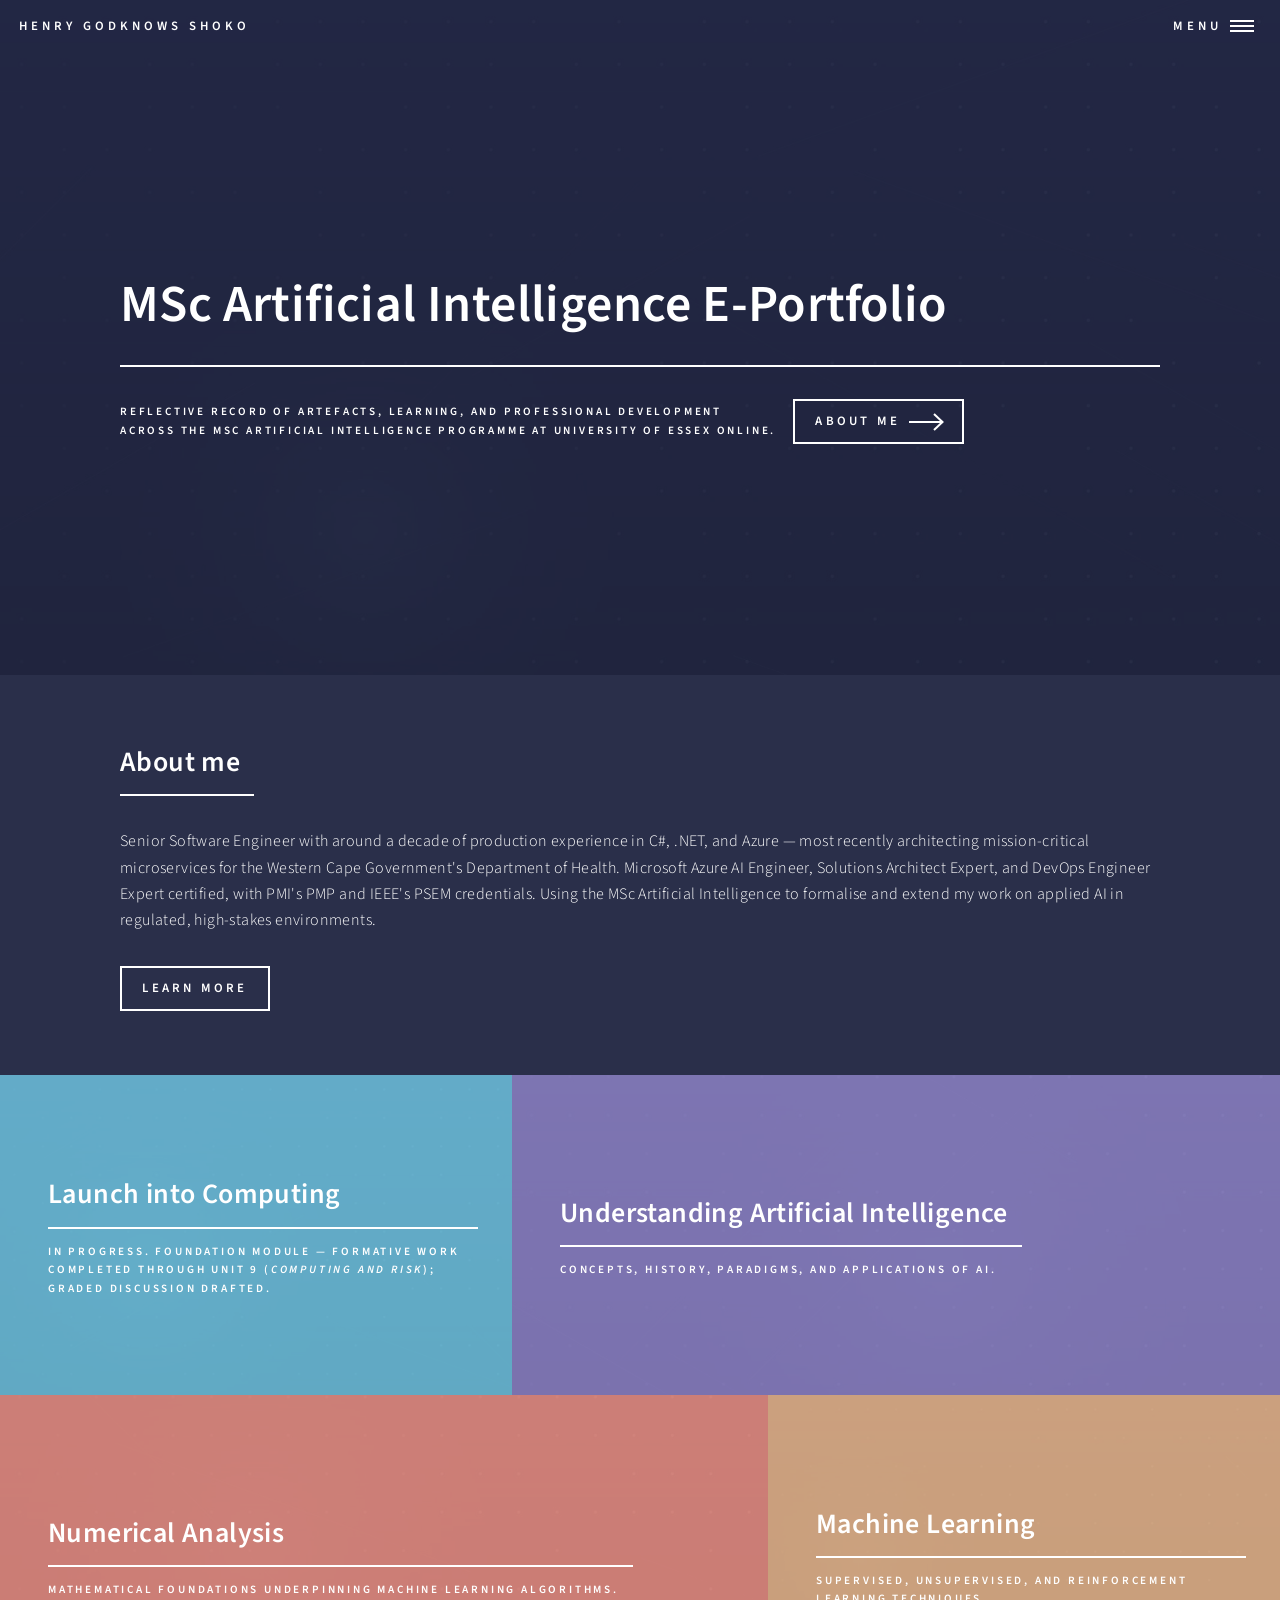
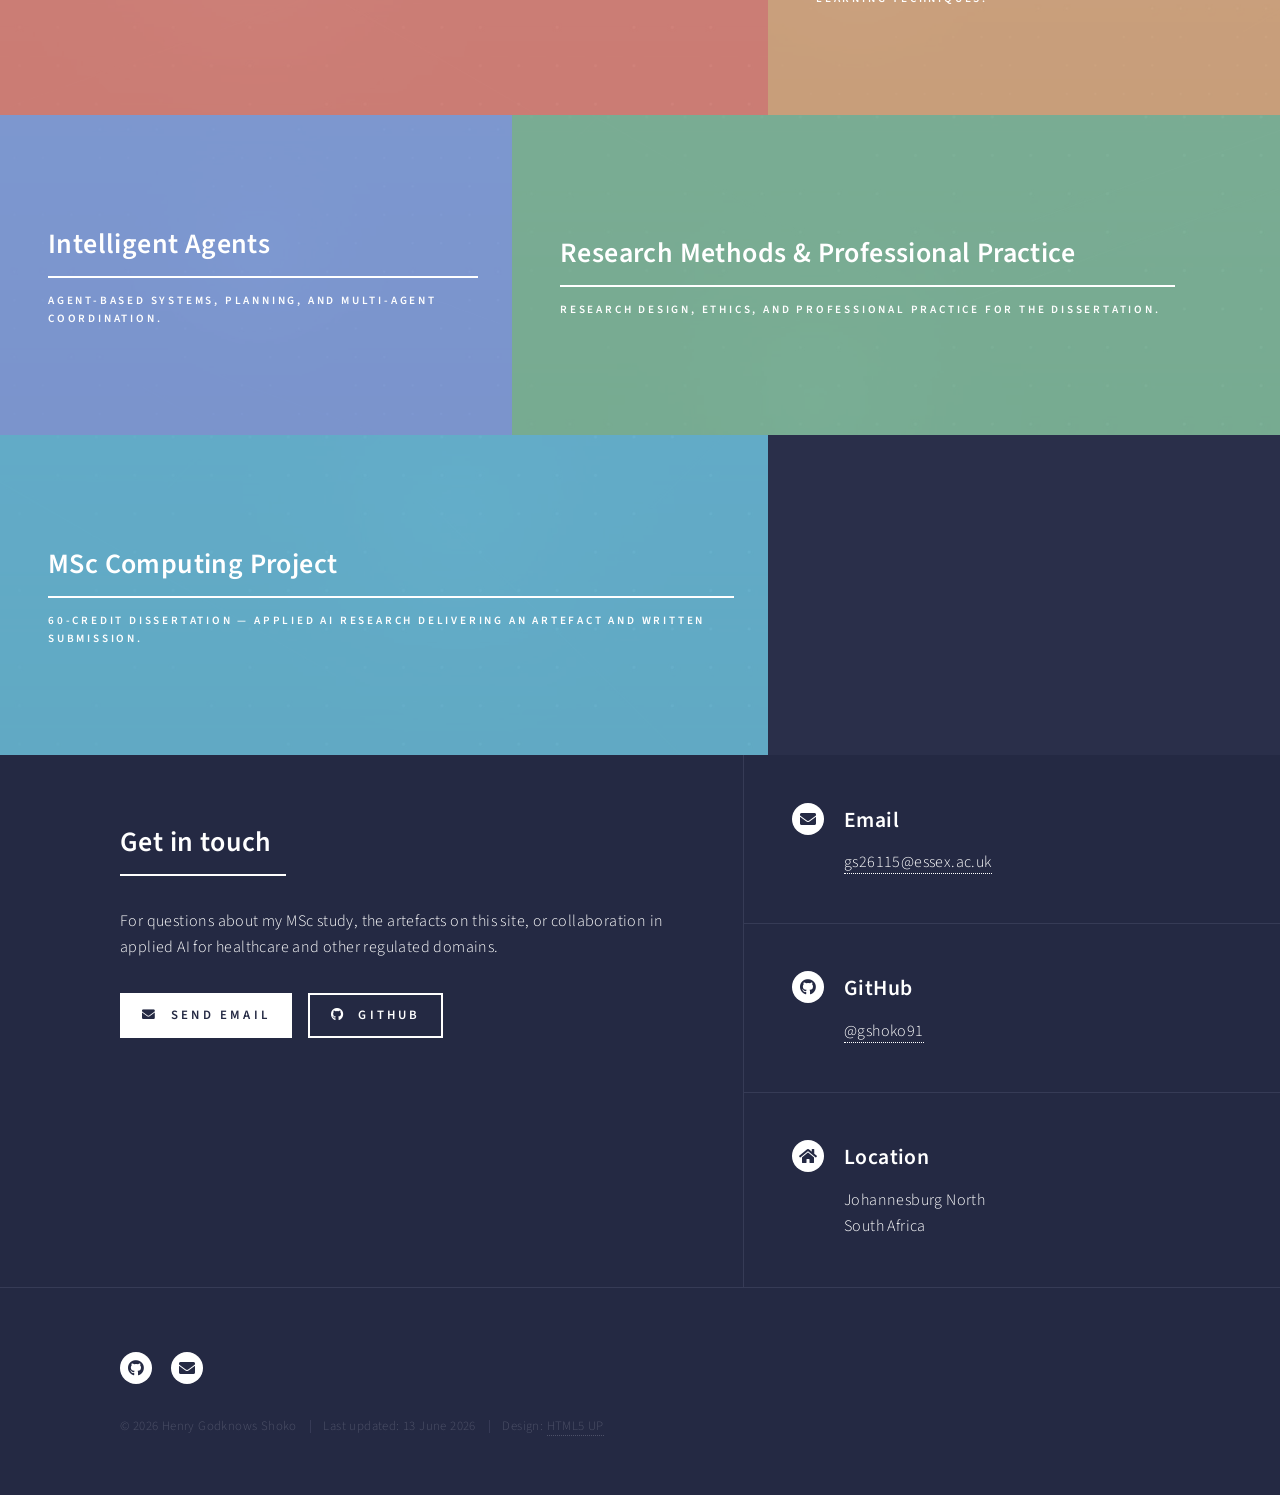
==== commit f42ef339: "Update Launch into Computing page with Units 1-9 artefacts and reflection" ====
--- a/index.html
+++ b/index.html
@@ -106,7 +106,7 @@
 								<span class="image"><img src="images/pic01.jpg" alt="" /></span>
 								<header class="major">
 									<h3><a href="launch-into-computing.html" class="link">Launch into Computing</a></h3>
-									<p><strong>In progress.</strong> Foundation module — currently in Unit&nbsp;1 (<em>What is Computing?</em>).</p>
+									<p><strong>In progress.</strong> Foundation module — formative work completed through Unit&nbsp;9 (<em>Computing and Risk</em>); graded discussion drafted.</p>
 								</header>
 							</article>
 							<article>
@@ -202,7 +202,7 @@
 								<li><a href="mailto:gs26115@essex.ac.uk" class="icon solid alt fa-envelope"><span class="label">Email</span></a></li>
 							</ul>
 							<ul class="copyright">
-								<li>&copy; 2026 Henry Godknows Shoko</li><li>Last updated: 10 May 2026</li><li>Design: <a href="https://html5up.net">HTML5 UP</a></li>
+								<li>&copy; 2026 Henry Godknows Shoko</li><li>Last updated: 13 June 2026</li><li>Design: <a href="https://html5up.net">HTML5 UP</a></li>
 							</ul>
 						</div>
 					</footer>
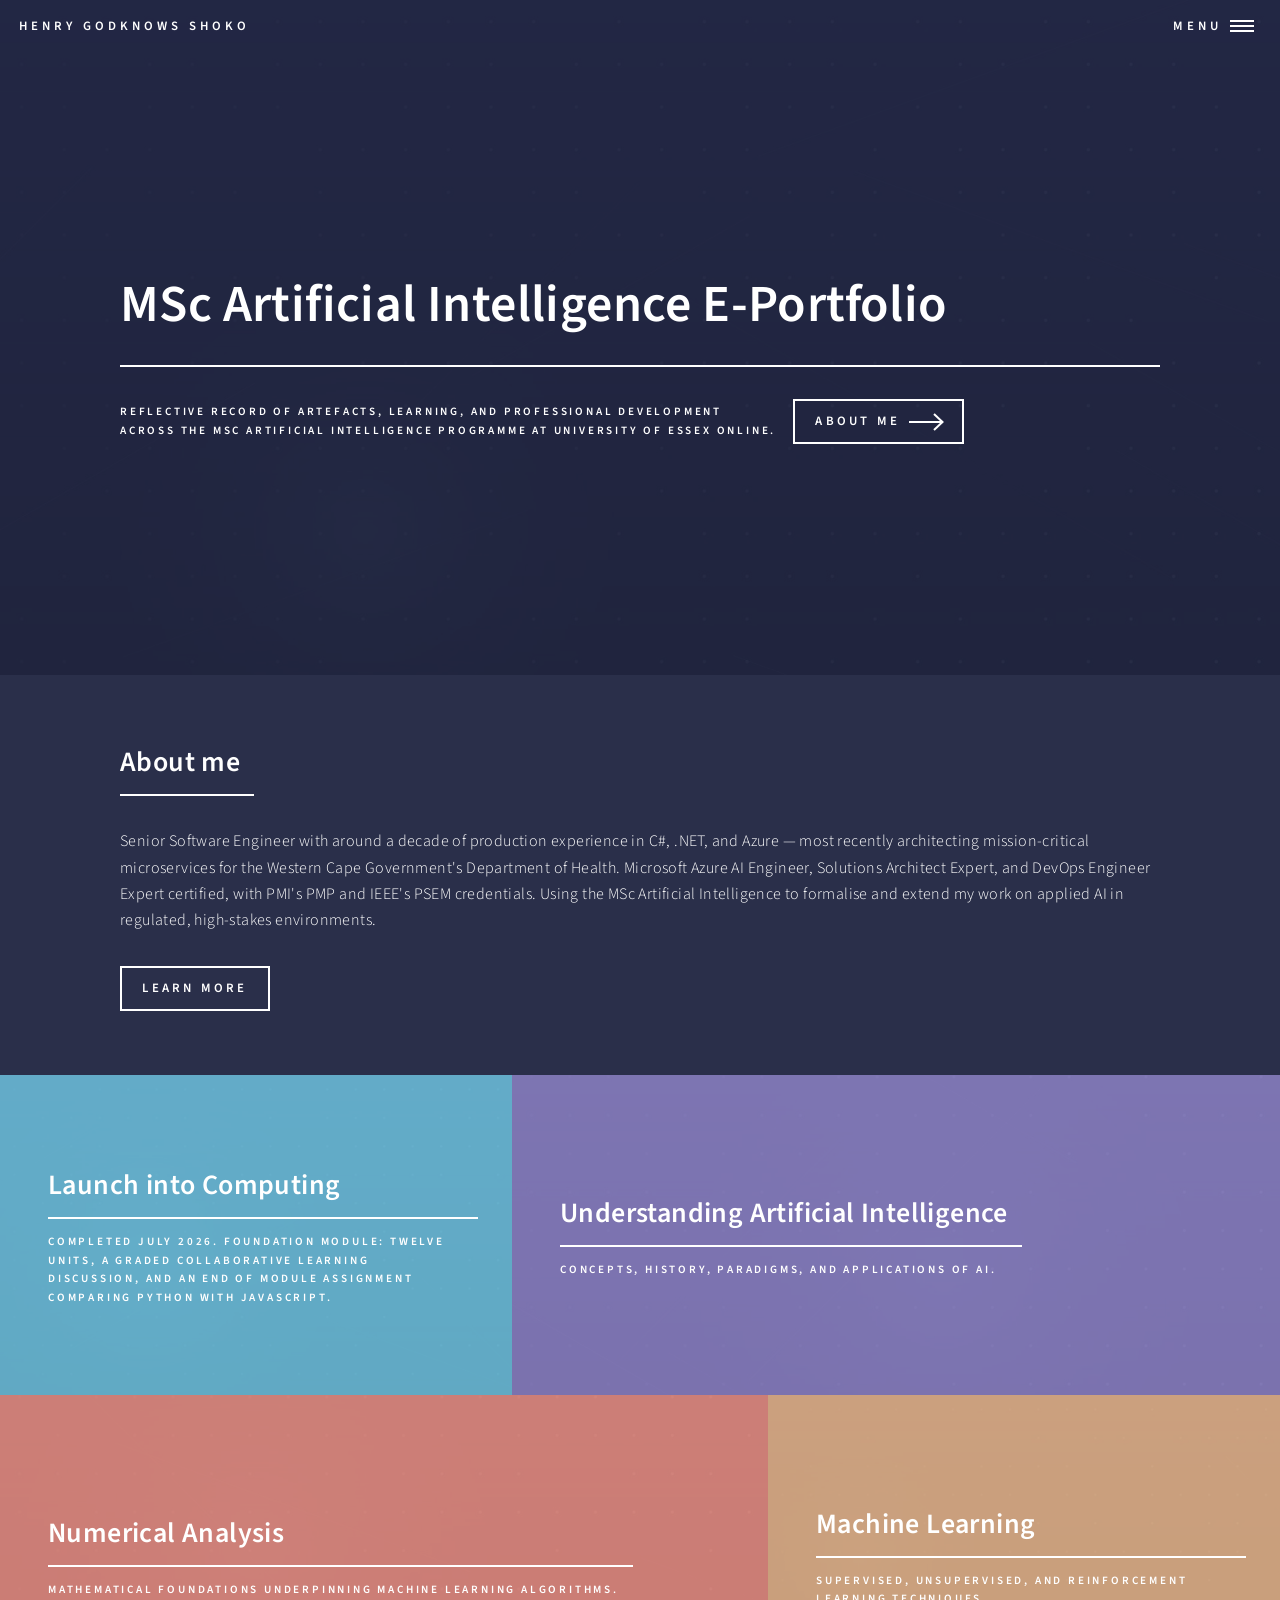
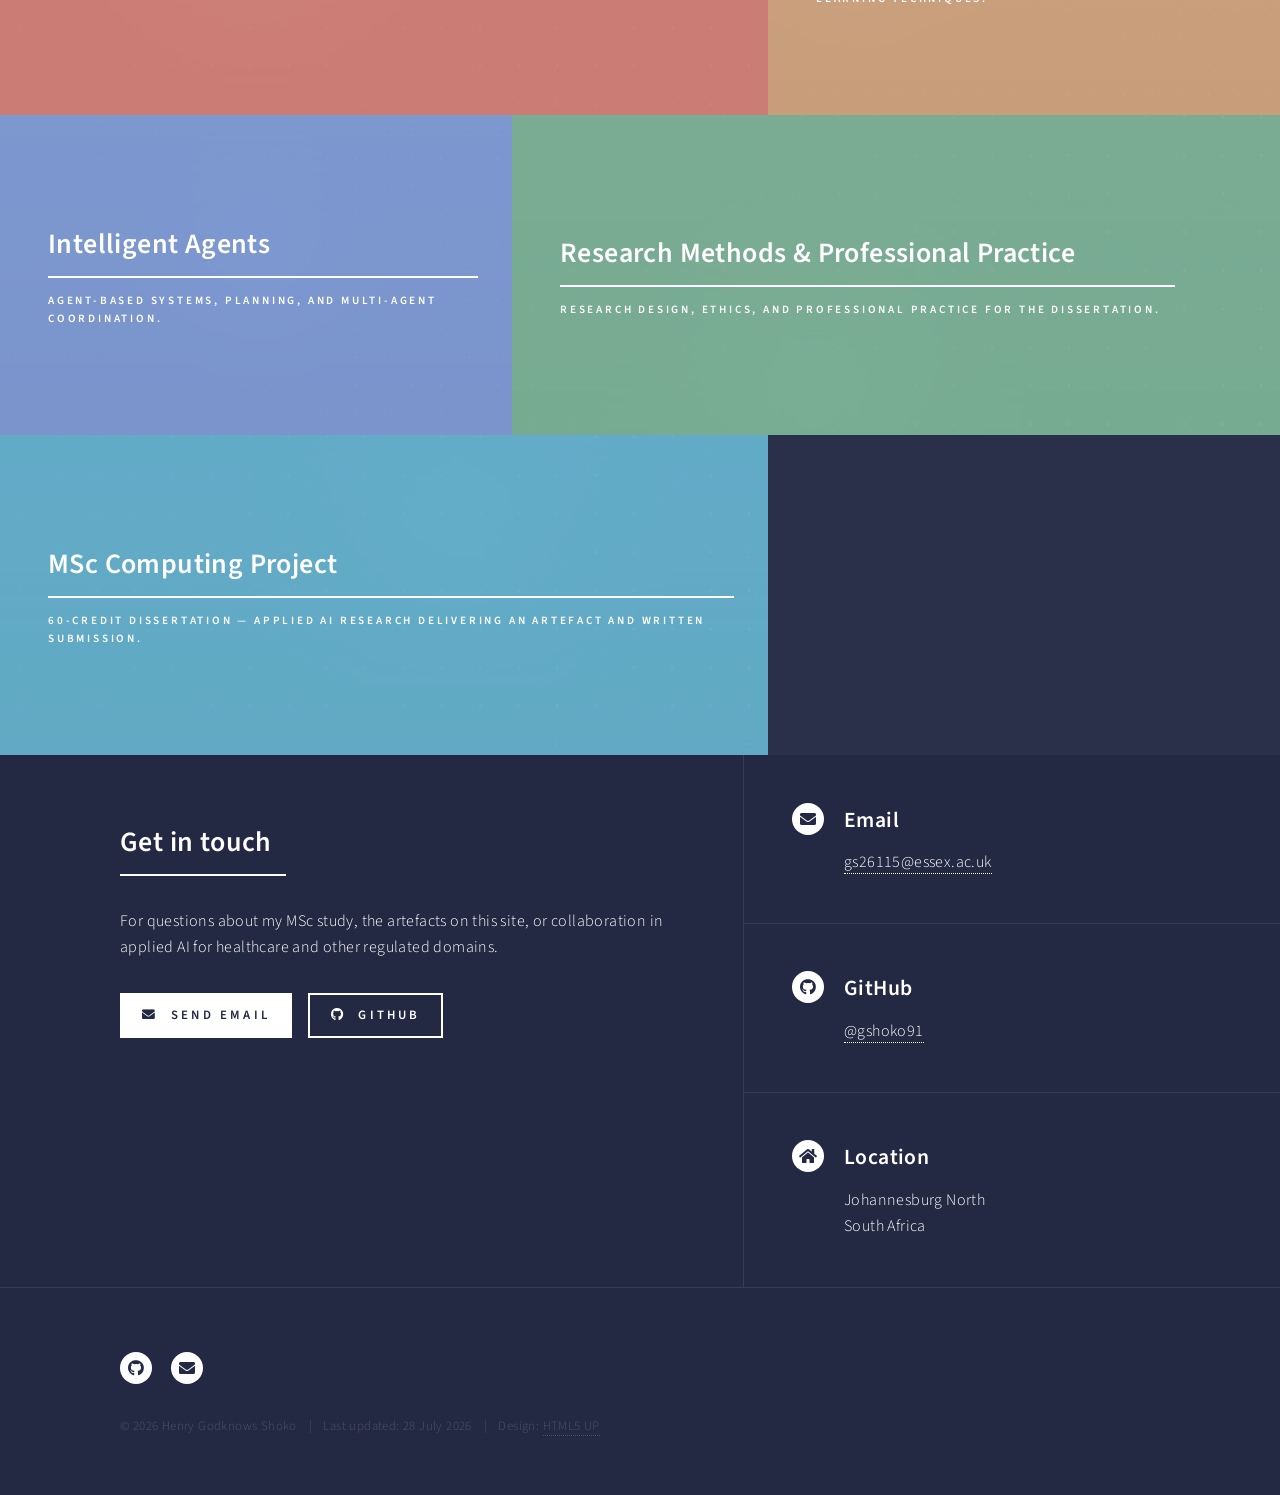
==== commit 6cf68885: "Mark Launch into Computing complete; add Units 10-12 and the EMA Flip module status to Completed (Ap" ====
--- a/index.html
+++ b/index.html
@@ -106,7 +106,7 @@
 								<span class="image"><img src="images/pic01.jpg" alt="" /></span>
 								<header class="major">
 									<h3><a href="launch-into-computing.html" class="link">Launch into Computing</a></h3>
-									<p><strong>In progress.</strong> Foundation module — formative work completed through Unit&nbsp;9 (<em>Computing and Risk</em>); graded discussion drafted.</p>
+									<p><strong>Completed July 2026.</strong> Foundation module: twelve units, a graded Collaborative Learning Discussion, and an End of Module Assignment comparing Python with JavaScript.</p>
 								</header>
 							</article>
 							<article>
@@ -202,7 +202,7 @@
 								<li><a href="mailto:gs26115@essex.ac.uk" class="icon solid alt fa-envelope"><span class="label">Email</span></a></li>
 							</ul>
 							<ul class="copyright">
-								<li>&copy; 2026 Henry Godknows Shoko</li><li>Last updated: 13 June 2026</li><li>Design: <a href="https://html5up.net">HTML5 UP</a></li>
+								<li>&copy; 2026 Henry Godknows Shoko</li><li>Last updated: 28 July 2026</li><li>Design: <a href="https://html5up.net">HTML5 UP</a></li>
 							</ul>
 						</div>
 					</footer>
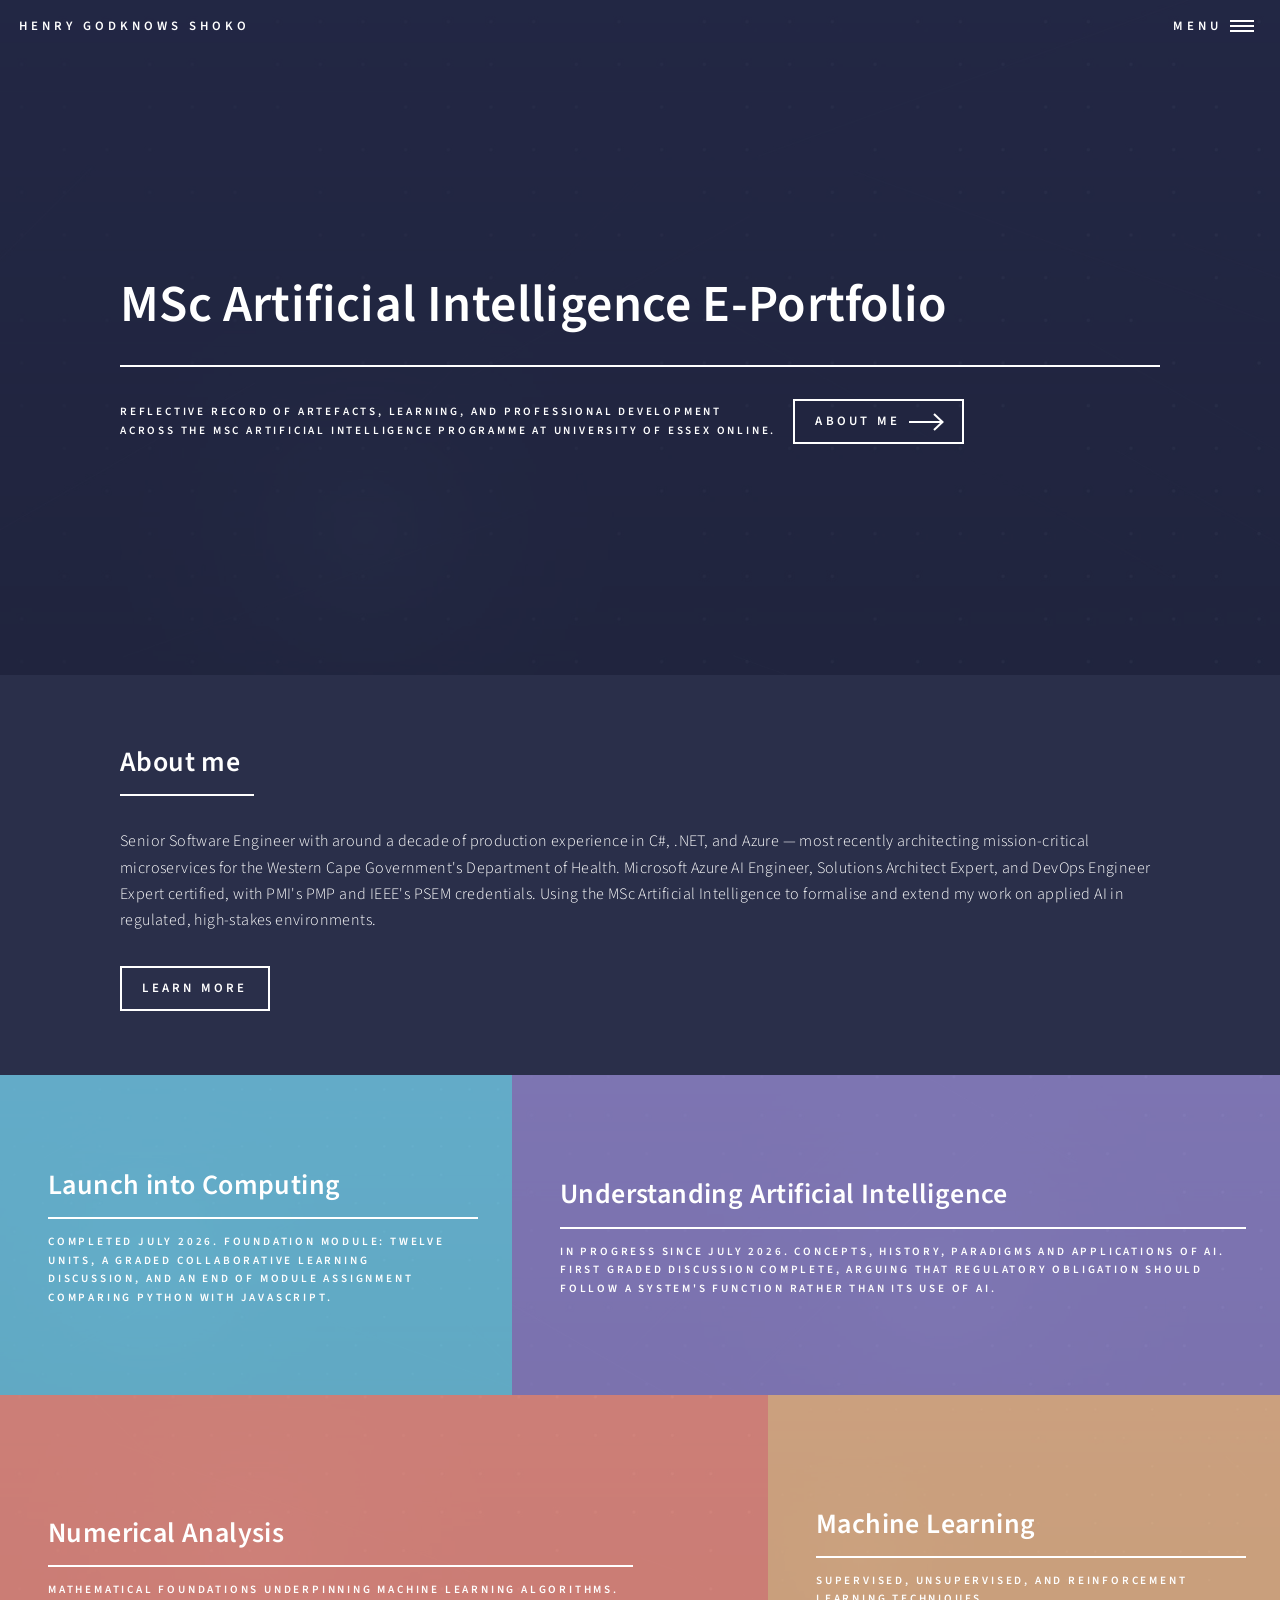
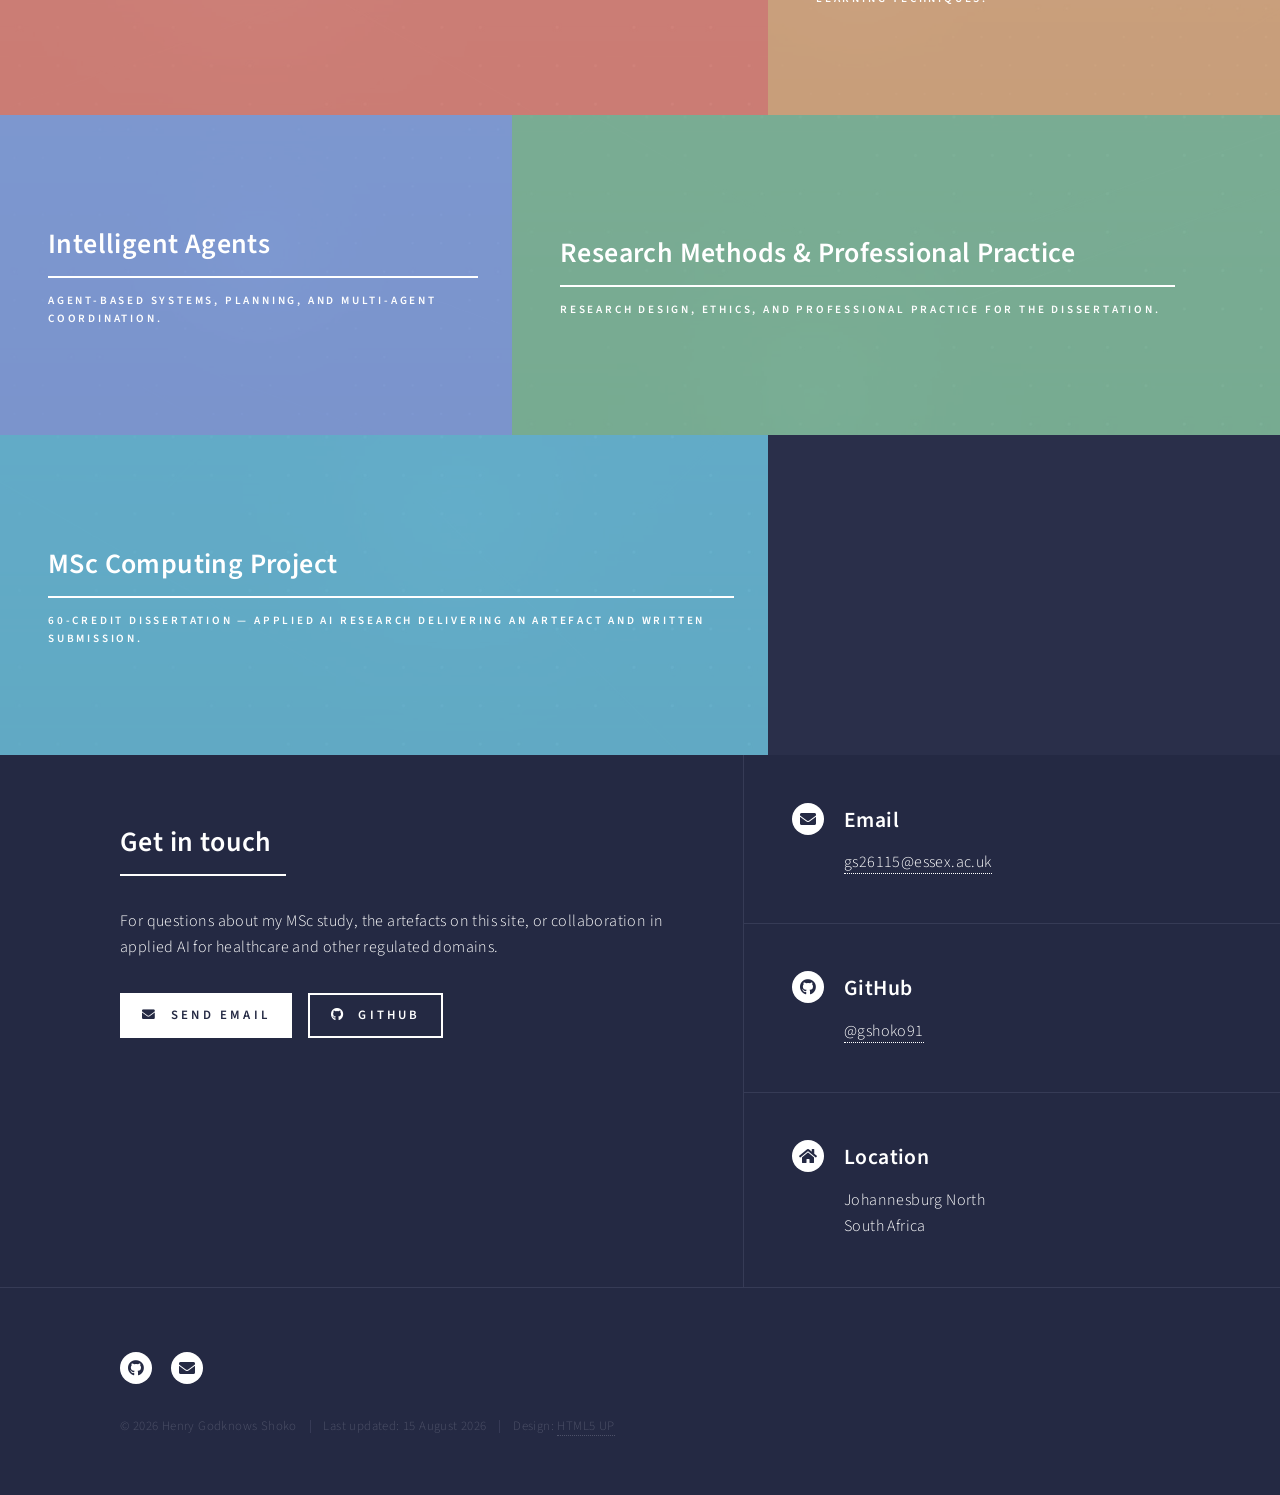
==== commit b9b6ceac: "Populate Understanding AI page with Units 1-3 and the first discussion Adds the learning outcomes, t" ====
--- a/index.html
+++ b/index.html
@@ -113,7 +113,7 @@
 								<span class="image"><img src="images/pic02.jpg" alt="" /></span>
 								<header class="major">
 									<h3><a href="understanding-ai.html" class="link">Understanding Artificial Intelligence</a></h3>
-									<p>Concepts, history, paradigms, and applications of AI.</p>
+									<p><strong>In progress since July 2026.</strong> Concepts, history, paradigms and applications of AI. First graded discussion complete, arguing that regulatory obligation should follow a system's function rather than its use of AI.</p>
 								</header>
 							</article>
 							<article>
@@ -202,7 +202,7 @@
 								<li><a href="mailto:gs26115@essex.ac.uk" class="icon solid alt fa-envelope"><span class="label">Email</span></a></li>
 							</ul>
 							<ul class="copyright">
-								<li>&copy; 2026 Henry Godknows Shoko</li><li>Last updated: 28 July 2026</li><li>Design: <a href="https://html5up.net">HTML5 UP</a></li>
+								<li>&copy; 2026 Henry Godknows Shoko</li><li>Last updated: 15 August 2026</li><li>Design: <a href="https://html5up.net">HTML5 UP</a></li>
 							</ul>
 						</div>
 					</footer>
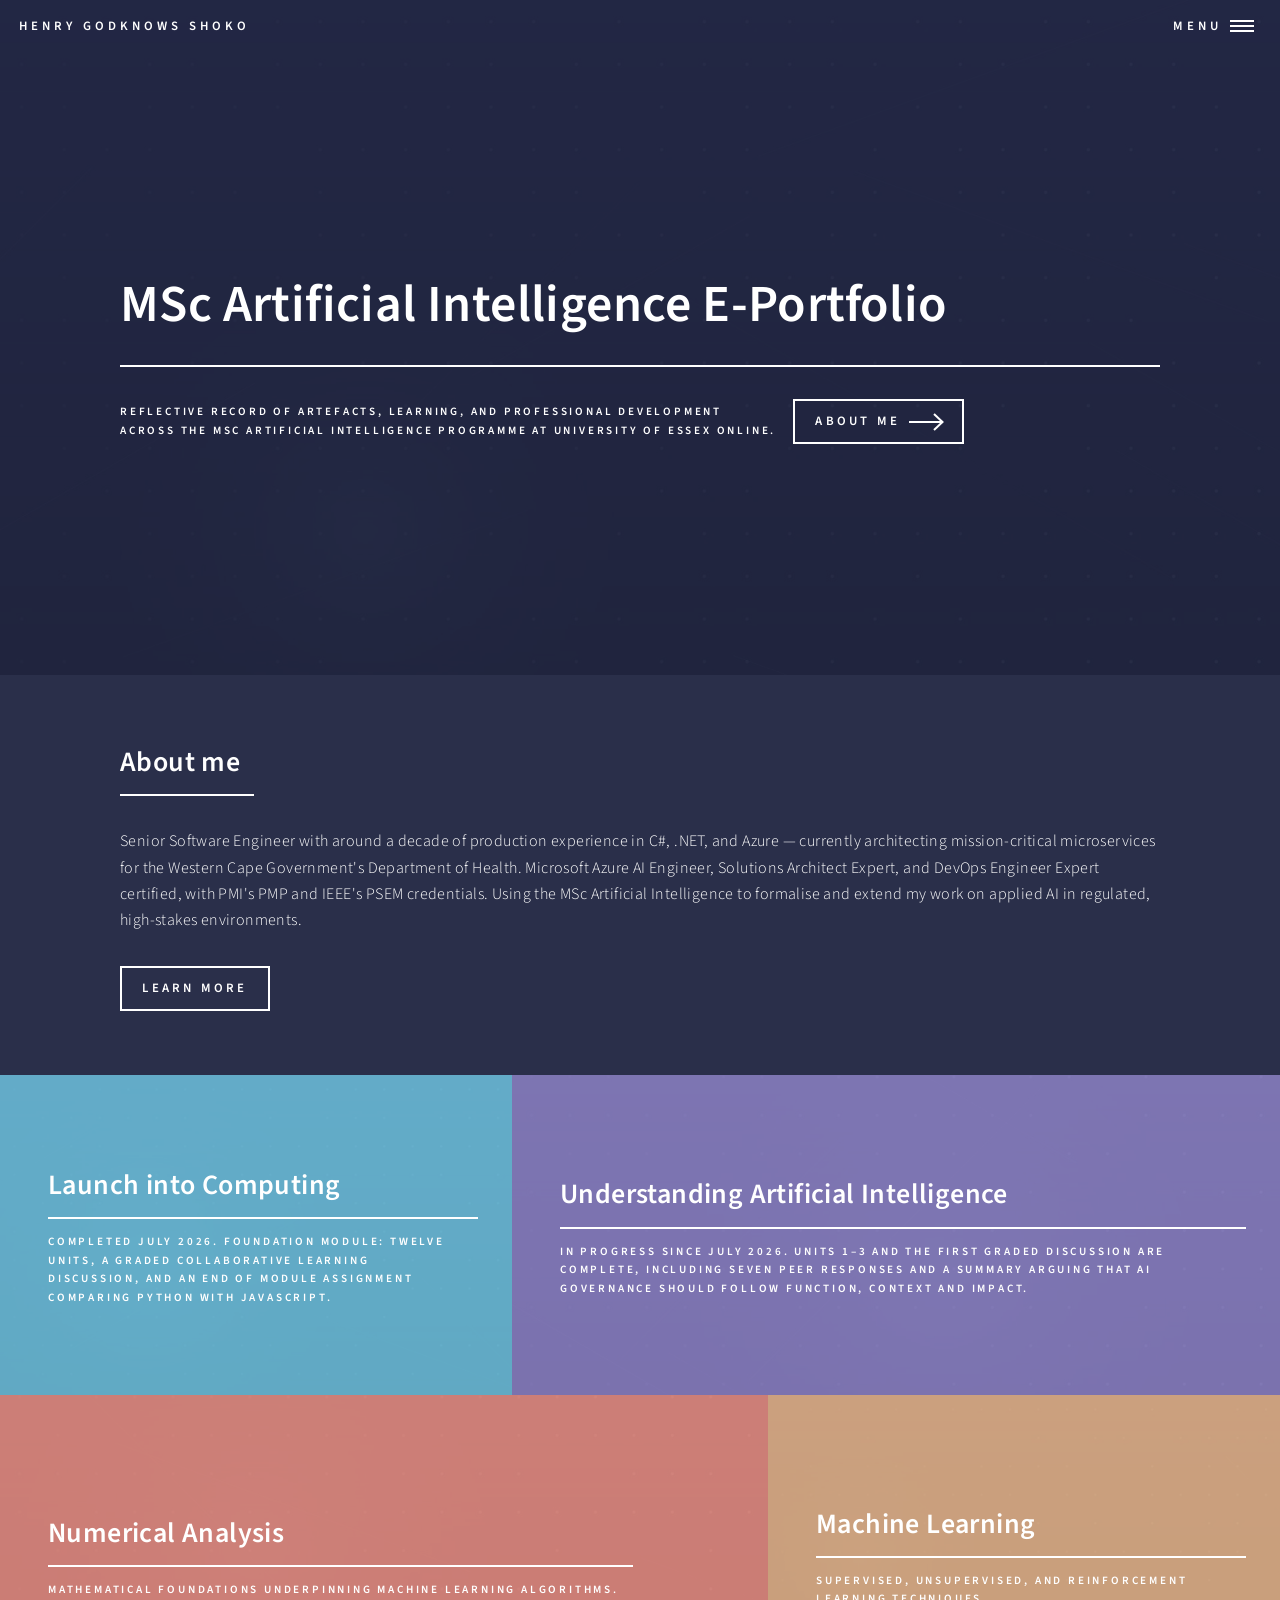
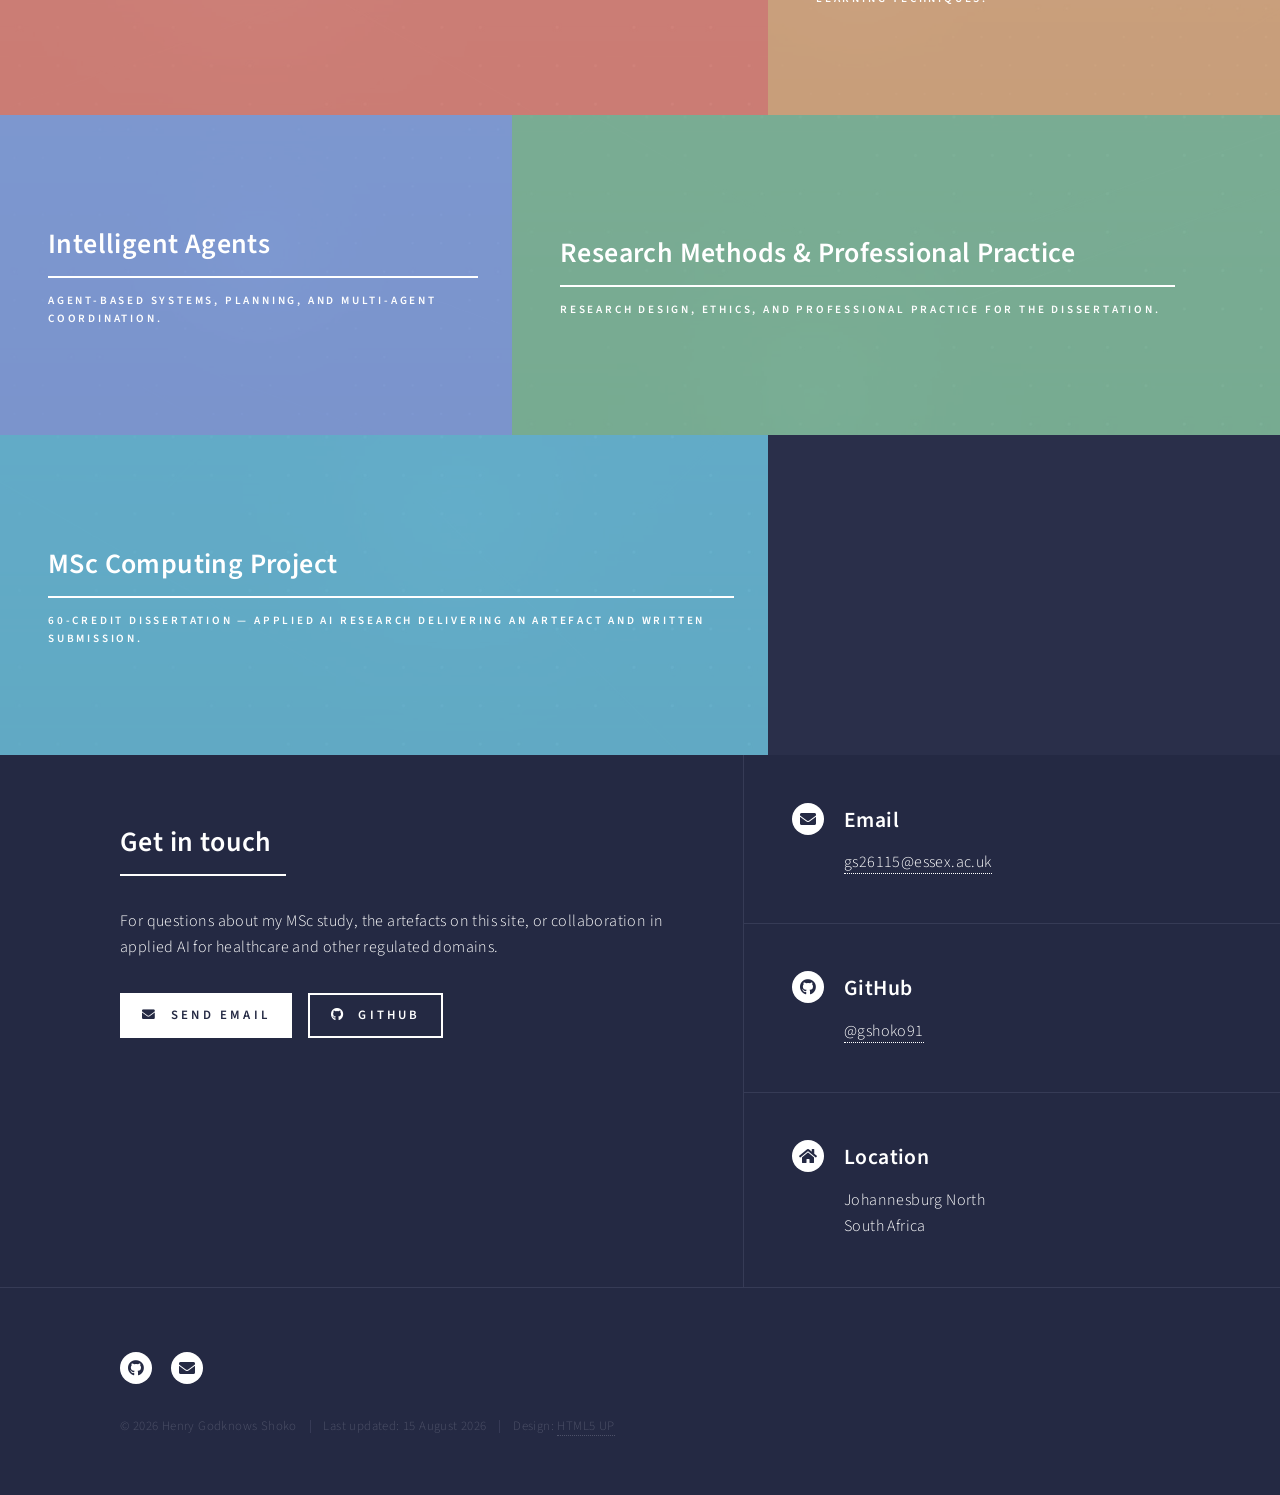
==== commit fe3ce3b4: "Correct Department of Health engagement as ongoing The contract runs from August 2022 to the present" ====
--- a/index.html
+++ b/index.html
@@ -93,7 +93,7 @@
 								<header class="major">
 									<h2>About me</h2>
 								</header>
-								<p>Senior Software Engineer with around a decade of production experience in C#, .NET, and Azure — most recently architecting mission-critical microservices for the Western Cape Government's Department of Health. Microsoft Azure AI Engineer, Solutions Architect Expert, and DevOps Engineer Expert certified, with PMI's PMP and IEEE's PSEM credentials. Using the MSc Artificial Intelligence to formalise and extend my work on applied AI in regulated, high-stakes environments.</p>
+								<p>Senior Software Engineer with around a decade of production experience in C#, .NET, and Azure — currently architecting mission-critical microservices for the Western Cape Government's Department of Health. Microsoft Azure AI Engineer, Solutions Architect Expert, and DevOps Engineer Expert certified, with PMI's PMP and IEEE's PSEM credentials. Using the MSc Artificial Intelligence to formalise and extend my work on applied AI in regulated, high-stakes environments.</p>
 								<ul class="actions">
 									<li><a href="about.html" class="button">Learn more</a></li>
 								</ul>
@@ -113,7 +113,7 @@
 								<span class="image"><img src="images/pic02.jpg" alt="" /></span>
 								<header class="major">
 									<h3><a href="understanding-ai.html" class="link">Understanding Artificial Intelligence</a></h3>
-									<p><strong>In progress since July 2026.</strong> Concepts, history, paradigms and applications of AI. First graded discussion complete, arguing that regulatory obligation should follow a system's function rather than its use of AI.</p>
+									<p><strong>In progress since July 2026.</strong> Units&nbsp;1&ndash;3 and the first graded discussion are complete, including seven peer responses and a summary arguing that AI governance should follow function, context and impact.</p>
 								</header>
 							</article>
 							<article>
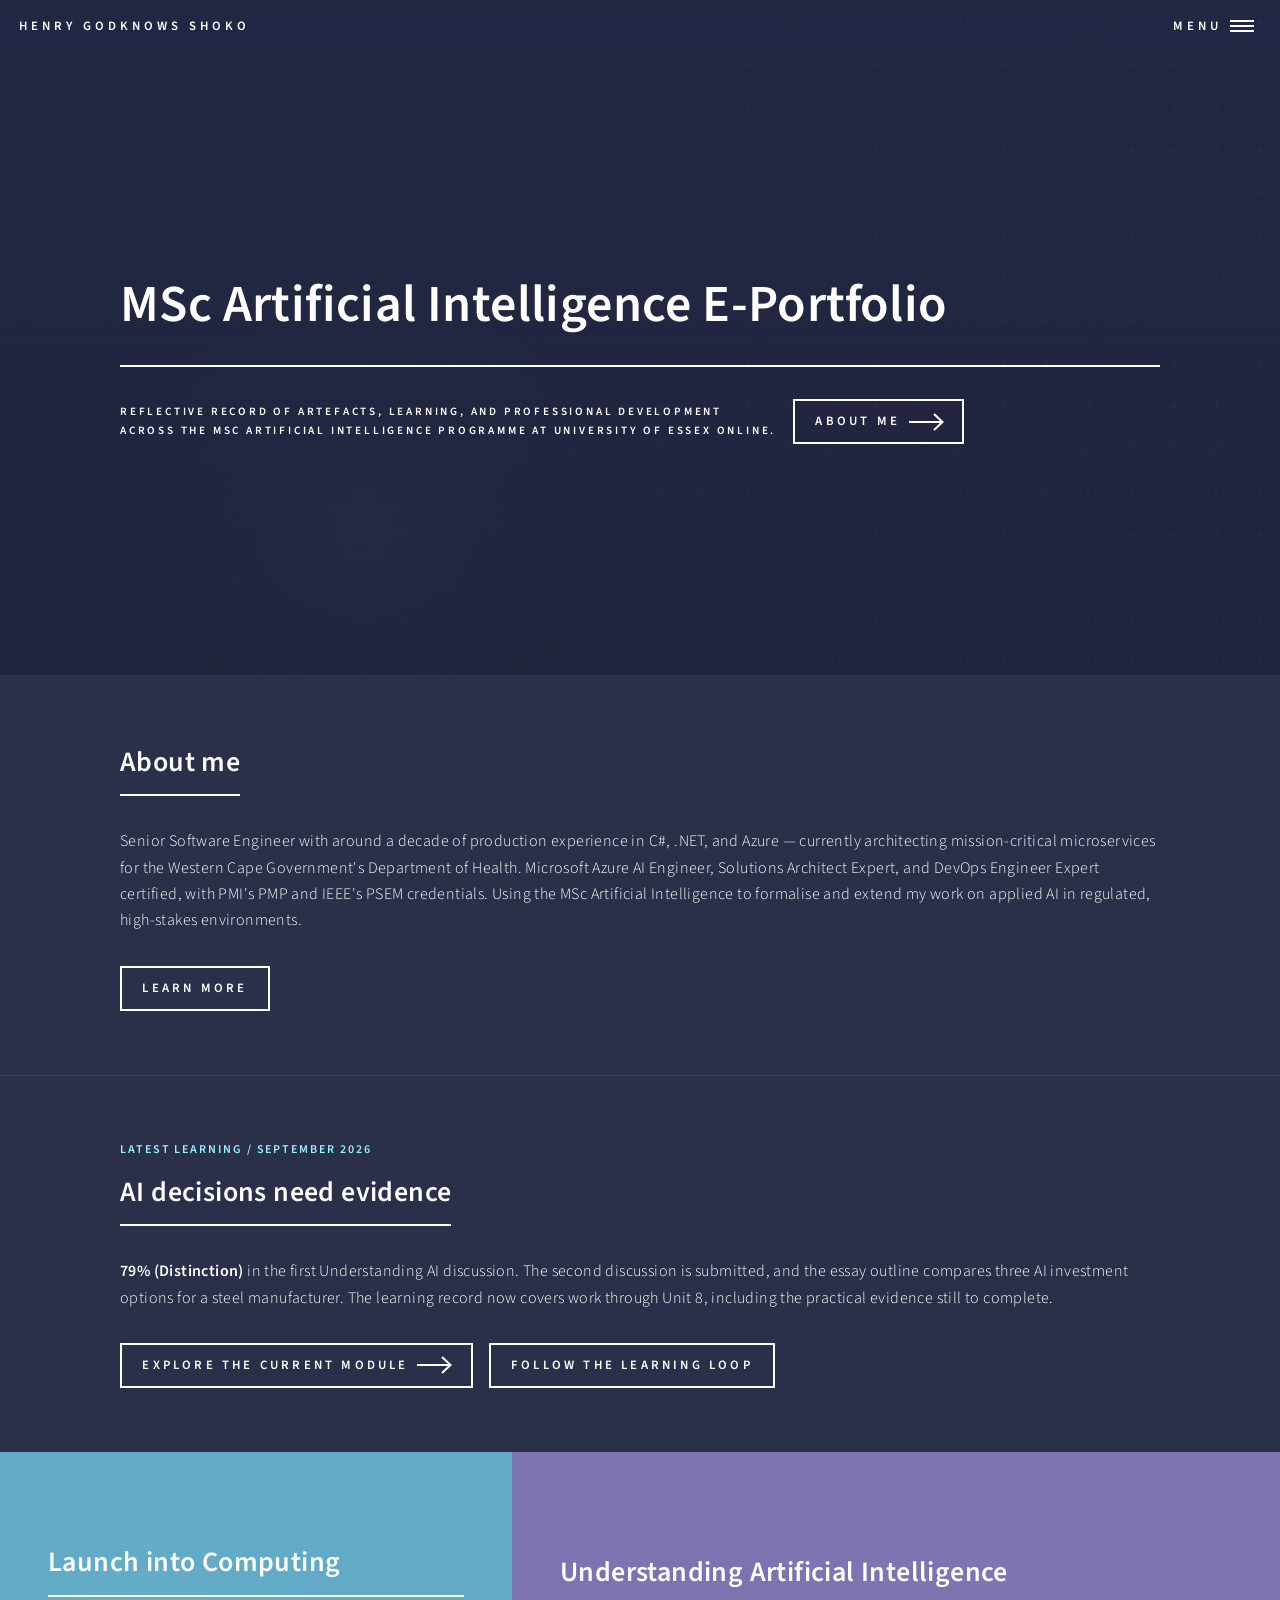
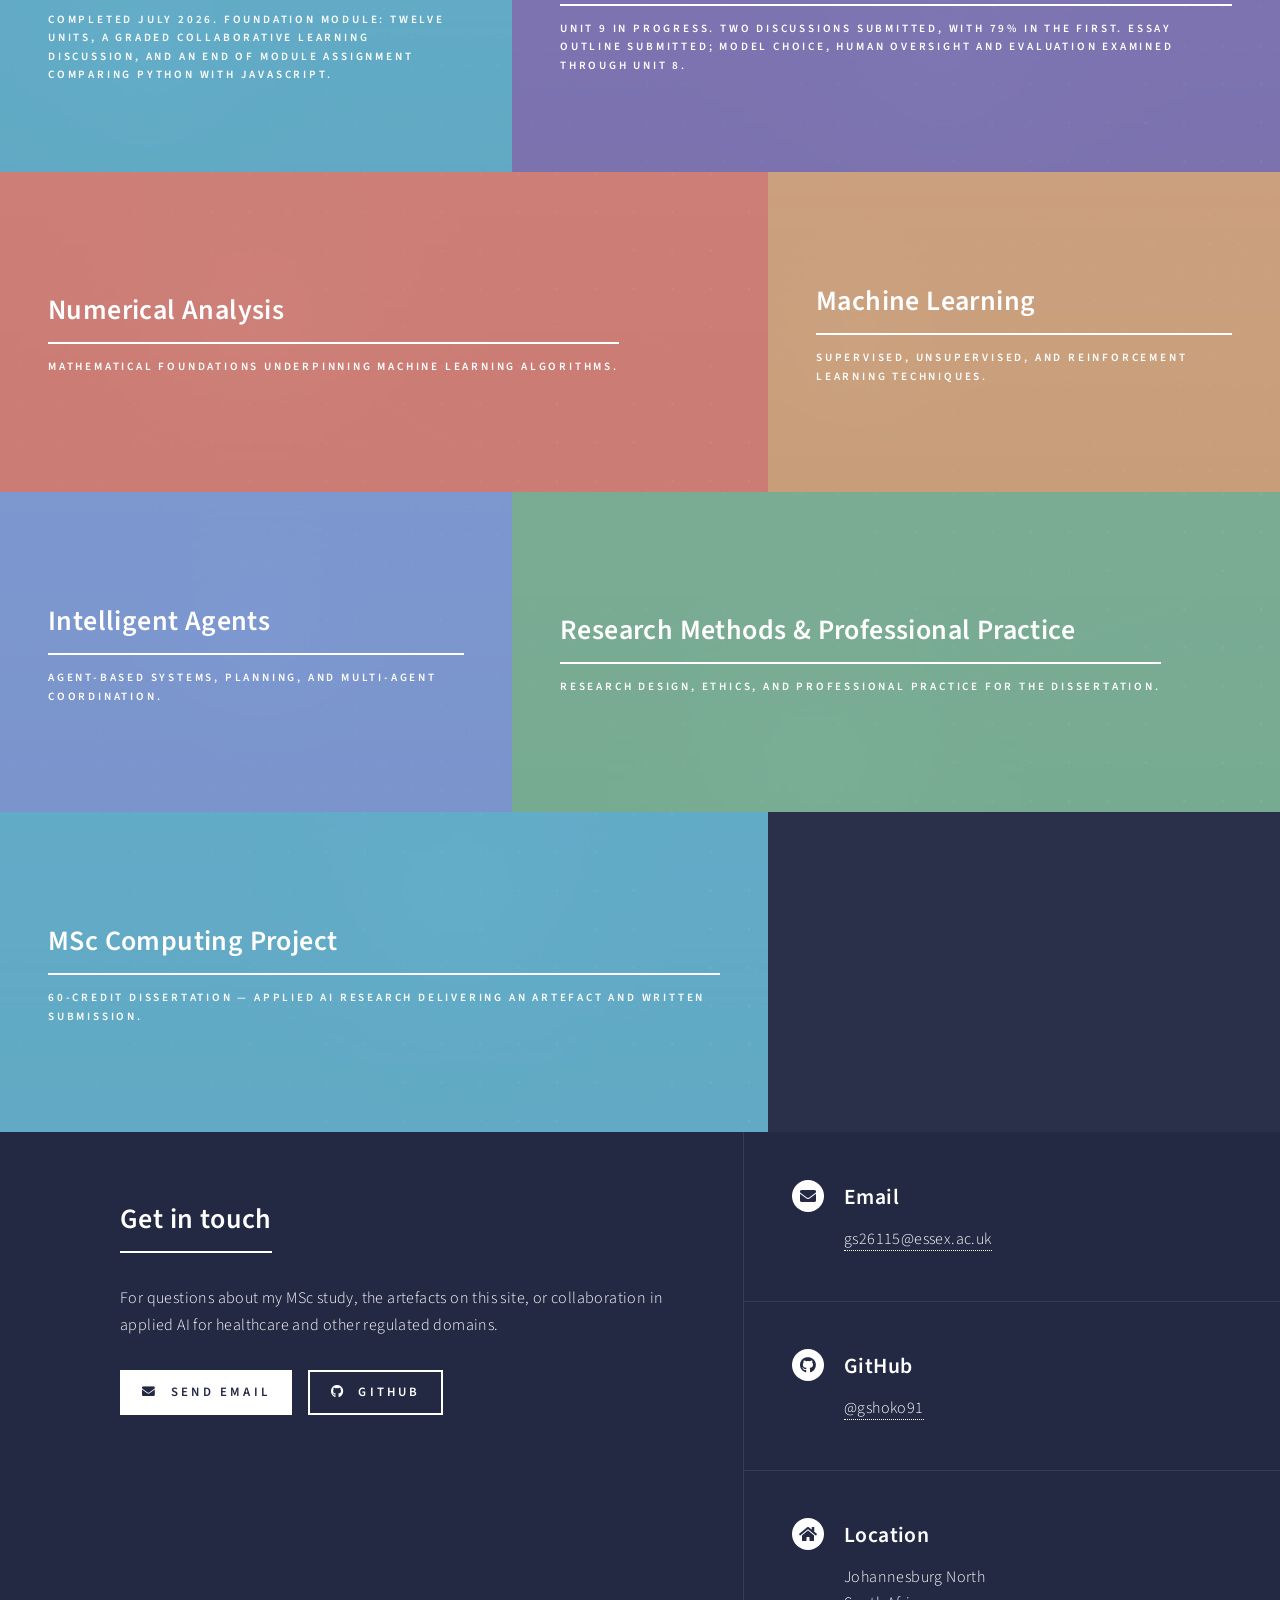
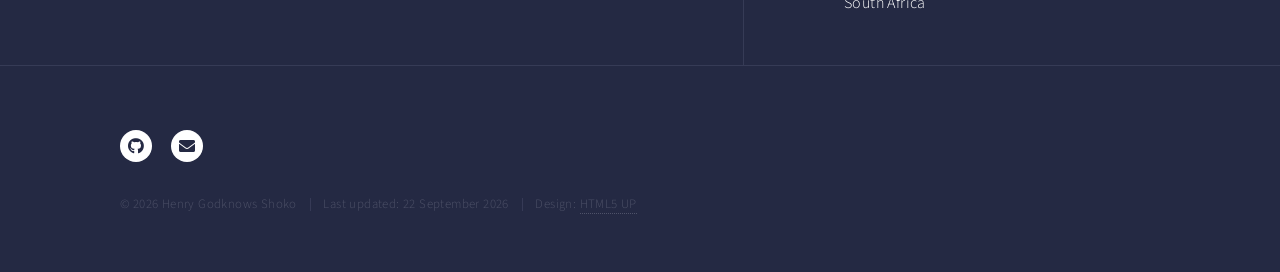
==== commit 5f5de63a: "Update portfolio with AI coursework through Unit 8" ====
--- a/index.html
+++ b/index.html
@@ -6,7 +6,7 @@
 <html lang="en-GB">
 	<head>
 		<meta charset="utf-8" />
-		<meta name="viewport" content="width=device-width, initial-scale=1, user-scalable=no" />
+		<meta name="viewport" content="width=device-width, initial-scale=1" />
 		<title>Henry Godknows Shoko</title>
 		<meta name="description" content="Reflective e-Portfolio for the MSc Artificial Intelligence at University of Essex Online (April 2026 cohort) — artefacts, reflections, and professional development across each taught module." />
 		<meta name="author" content="Henry Godknows Shoko" />
@@ -34,6 +34,7 @@
 		<meta name="twitter:image" content="https://gshoko91.github.io/eportfolio/images/banner.jpg" />
 
 		<link rel="stylesheet" href="assets/css/main.css" />
+        <link rel="stylesheet" href="assets/css/portfolio.css" />
 		<noscript><link rel="stylesheet" href="assets/css/noscript.css" /></noscript>
 	</head>
 	<body class="is-preload">
@@ -100,7 +101,16 @@
 							</div>
 						</section>
 
-						<!-- Module tiles -->
+						<section id="latest-work">
+                            <div class="inner">
+                                <p class="eyebrow">Latest learning / September 2026</p>
+                                <header class="major"><h2>AI decisions need evidence</h2></header>
+                                <p><strong>79% (Distinction)</strong> in the first Understanding AI discussion. The second discussion is submitted, and the essay outline compares three AI investment options for a steel manufacturer. The learning record now covers work through Unit 8, including the practical evidence still to complete.</p>
+                                <ul class="actions"><li><a href="understanding-ai.html" class="button next">Explore the current module</a></li><li><a href="learning-loop.html" class="button">Follow the learning loop</a></li></ul>
+                            </div>
+                        </section>
+
+                        <!-- Module tiles -->
 						<section id="one" class="tiles">
 							<article>
 								<span class="image"><img src="images/pic01.jpg" alt="" /></span>
@@ -113,7 +123,7 @@
 								<span class="image"><img src="images/pic02.jpg" alt="" /></span>
 								<header class="major">
 									<h3><a href="understanding-ai.html" class="link">Understanding Artificial Intelligence</a></h3>
-									<p><strong>In progress since July 2026.</strong> Units&nbsp;1&ndash;3 and the first graded discussion are complete, including seven peer responses and a summary arguing that AI governance should follow function, context and impact.</p>
+									<p><strong>Unit 9 in progress.</strong> Two discussions submitted, with 79% in the first. Essay outline submitted; model choice, human oversight and evaluation examined through Unit&nbsp;8.</p>
 								</header>
 							</article>
 							<article>
@@ -202,7 +212,7 @@
 								<li><a href="mailto:gs26115@essex.ac.uk" class="icon solid alt fa-envelope"><span class="label">Email</span></a></li>
 							</ul>
 							<ul class="copyright">
-								<li>&copy; 2026 Henry Godknows Shoko</li><li>Last updated: 15 August 2026</li><li>Design: <a href="https://html5up.net">HTML5 UP</a></li>
+								<li>&copy; 2026 Henry Godknows Shoko</li><li>Last updated: 22 September 2026</li><li>Design: <a href="https://html5up.net">HTML5 UP</a></li>
 							</ul>
 						</div>
 					</footer>
--- a/assets/css/portfolio.css
+++ b/assets/css/portfolio.css
@@ -0,0 +1,40 @@
+/* Evidence and progress components extending the Forty theme. */
+.eyebrow { color: #9bf1ff; font-size: 0.75em; font-weight: 600; letter-spacing: 0.16em; text-transform: uppercase; margin-bottom: 0.8em; }
+.progress-grid { display: grid; grid-template-columns: repeat(3, minmax(0, 1fr)); gap: 1.3em; margin: 2em 0; }
+.progress-card { min-width: 0; padding: 1.5em; background: rgba(155, 241, 255, 0.055); border: 1px solid rgba(155, 241, 255, 0.22); border-top: 3px solid #9bf1ff; }
+.progress-card h3 { font-size: 1.6em; line-height: 1.35; }
+.progress-card h3 span { display: block; font-size: 0.6em; color: #9bf1ff; margin-top: 0.3em; }
+.progress-card p:last-child { margin-bottom: 0; }
+.progress-card a { font-weight: 600; }
+.record-note { color: #c6cad9; font-size: 0.88em; }
+.section-links { display: flex; flex-wrap: wrap; gap: 0.65em 1.4em; border-top: 1px solid rgba(212, 212, 255, 0.15); padding-top: 1.4em; }
+.section-links a { font-size: 0.9em; }
+.evidence-entry { padding: 2.5em 0; border-top: 1px solid rgba(212, 212, 255, 0.15); }
+.evidence-entry:first-of-type { margin-top: 2em; }
+.evidence-note { border-left: 3px solid #ffc15e; background: rgba(255, 193, 94, 0.055); padding: 1.3em 1.6em; margin: 1.8em 0; }
+.evidence-note p:last-child { margin-bottom: 0; }
+.evidence-details { border: 1px solid rgba(212, 212, 255, 0.22); padding: 1em 1.3em; margin: 1.8em 0; }
+.evidence-details summary { cursor: pointer; color: #9bf1ff; font-weight: 600; }
+.evidence-details[open] summary { margin-bottom: 1.4em; }
+.reference-list li { padding-left: 0.4em; margin-bottom: 1em; overflow-wrap: anywhere; }
+.reflection-history h4 { margin-top: 1.7em; }
+.action-record li { margin-bottom: 1.2em; padding-left: 0.4em; }
+header.major { max-width: 100%; }
+header.major > :first-child { max-width: 100%; overflow-wrap: break-word; }
+#main [id] { scroll-margin-top: 6em; }
+#main table caption { text-align: left; color: #c6cad9; font-size: 0.85em; padding: 0 0 1em; }
+#main table th { vertical-align: top; }
+#main blockquote p:last-child { margin-bottom: 0; }
+#main a:focus-visible, #main summary:focus-visible { outline: 2px solid #9bf1ff; outline-offset: 5px; }
+@media screen and (max-width: 736px) {
+    .progress-grid { grid-template-columns: 1fr; gap: 1em; }
+    .progress-card { padding: 1.3em; }
+    .progress-card h3 { font-size: 1.4em; }
+    .evidence-entry { padding: 2em 0; }
+    .section-links { gap: 0.8em 1.2em; }
+    ul.actions { flex-direction: column; align-items: flex-start; gap: 1em; margin-left: 0; }
+    ul.actions li { max-width: 100%; padding: 0; }
+    ul.actions .button { max-width: 100%; height: auto; min-height: 3.5em; line-height: 1.6; white-space: normal; padding-top: 1em; padding-bottom: 1em; }
+    #main .table-wrapper { overscroll-behavior-x: contain; }
+    #unit-record table, #skills table, #cld2 table { min-width: 38em; }
+}
